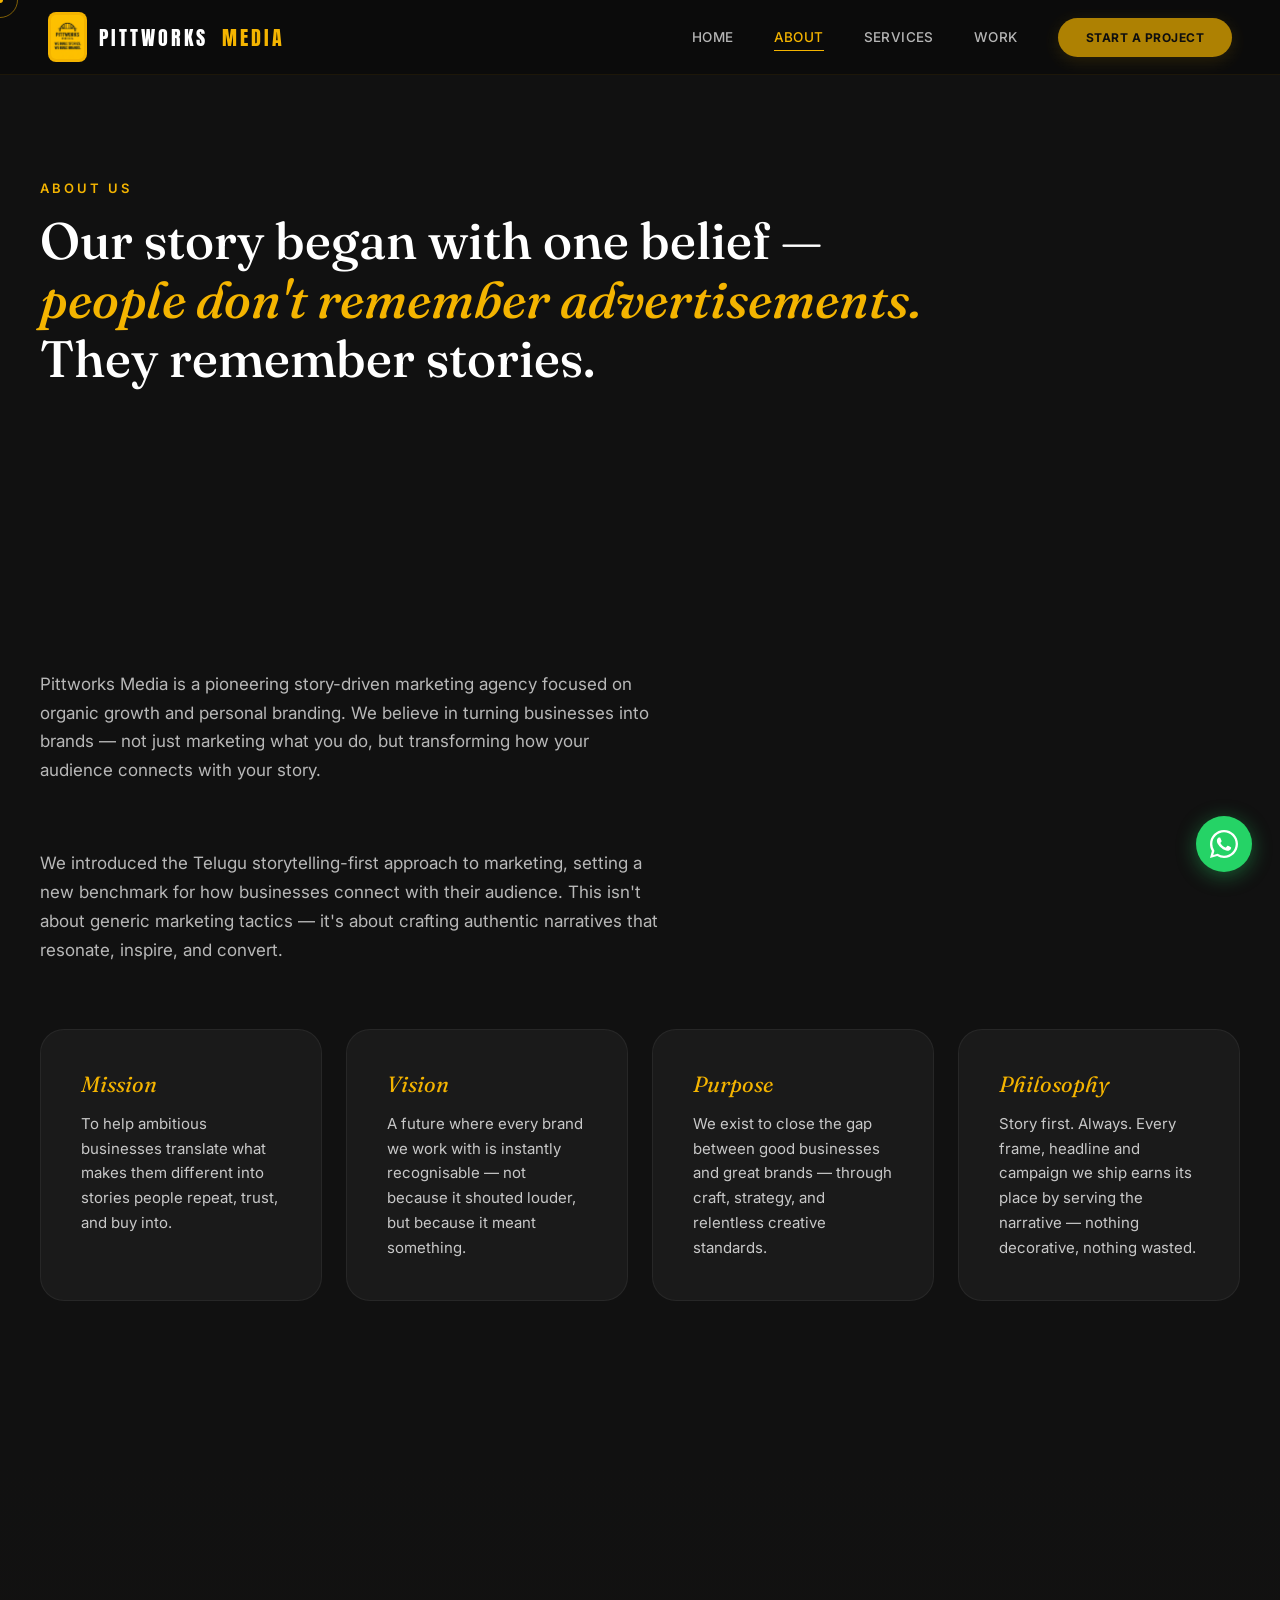
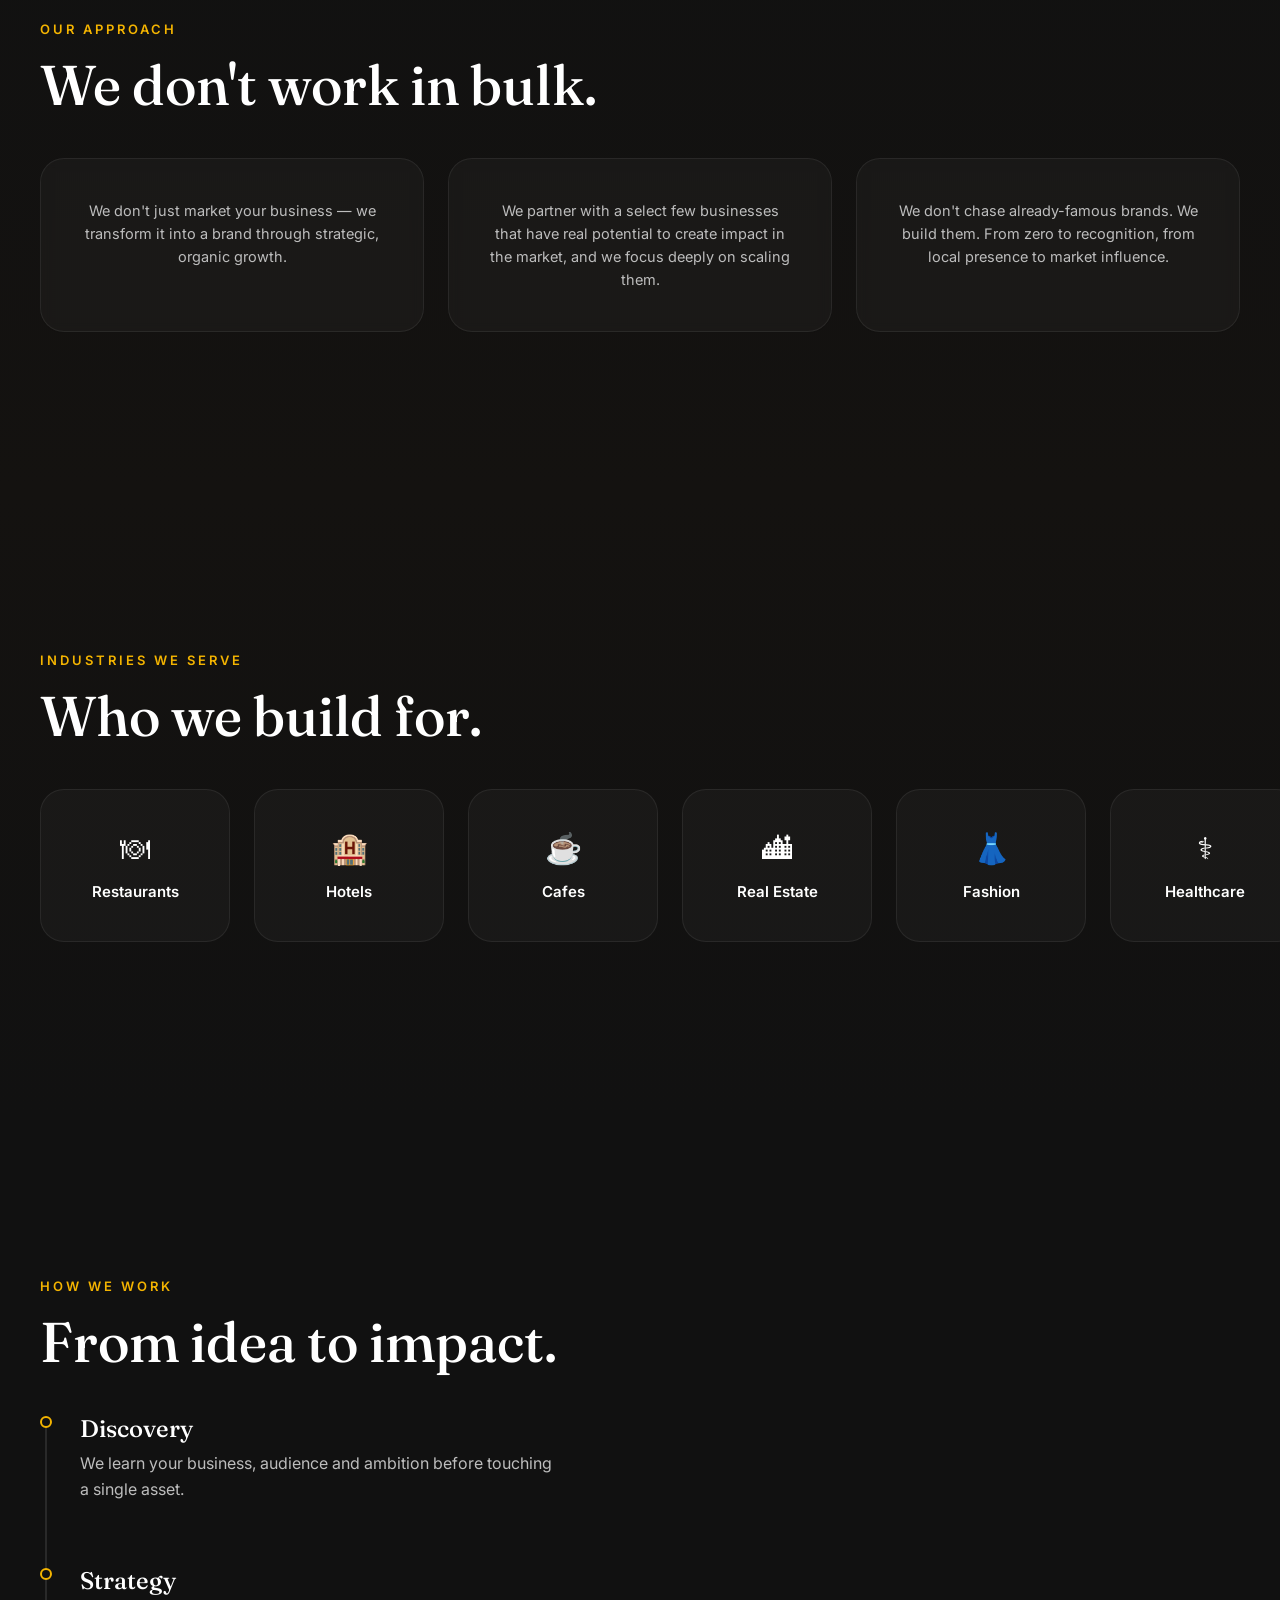
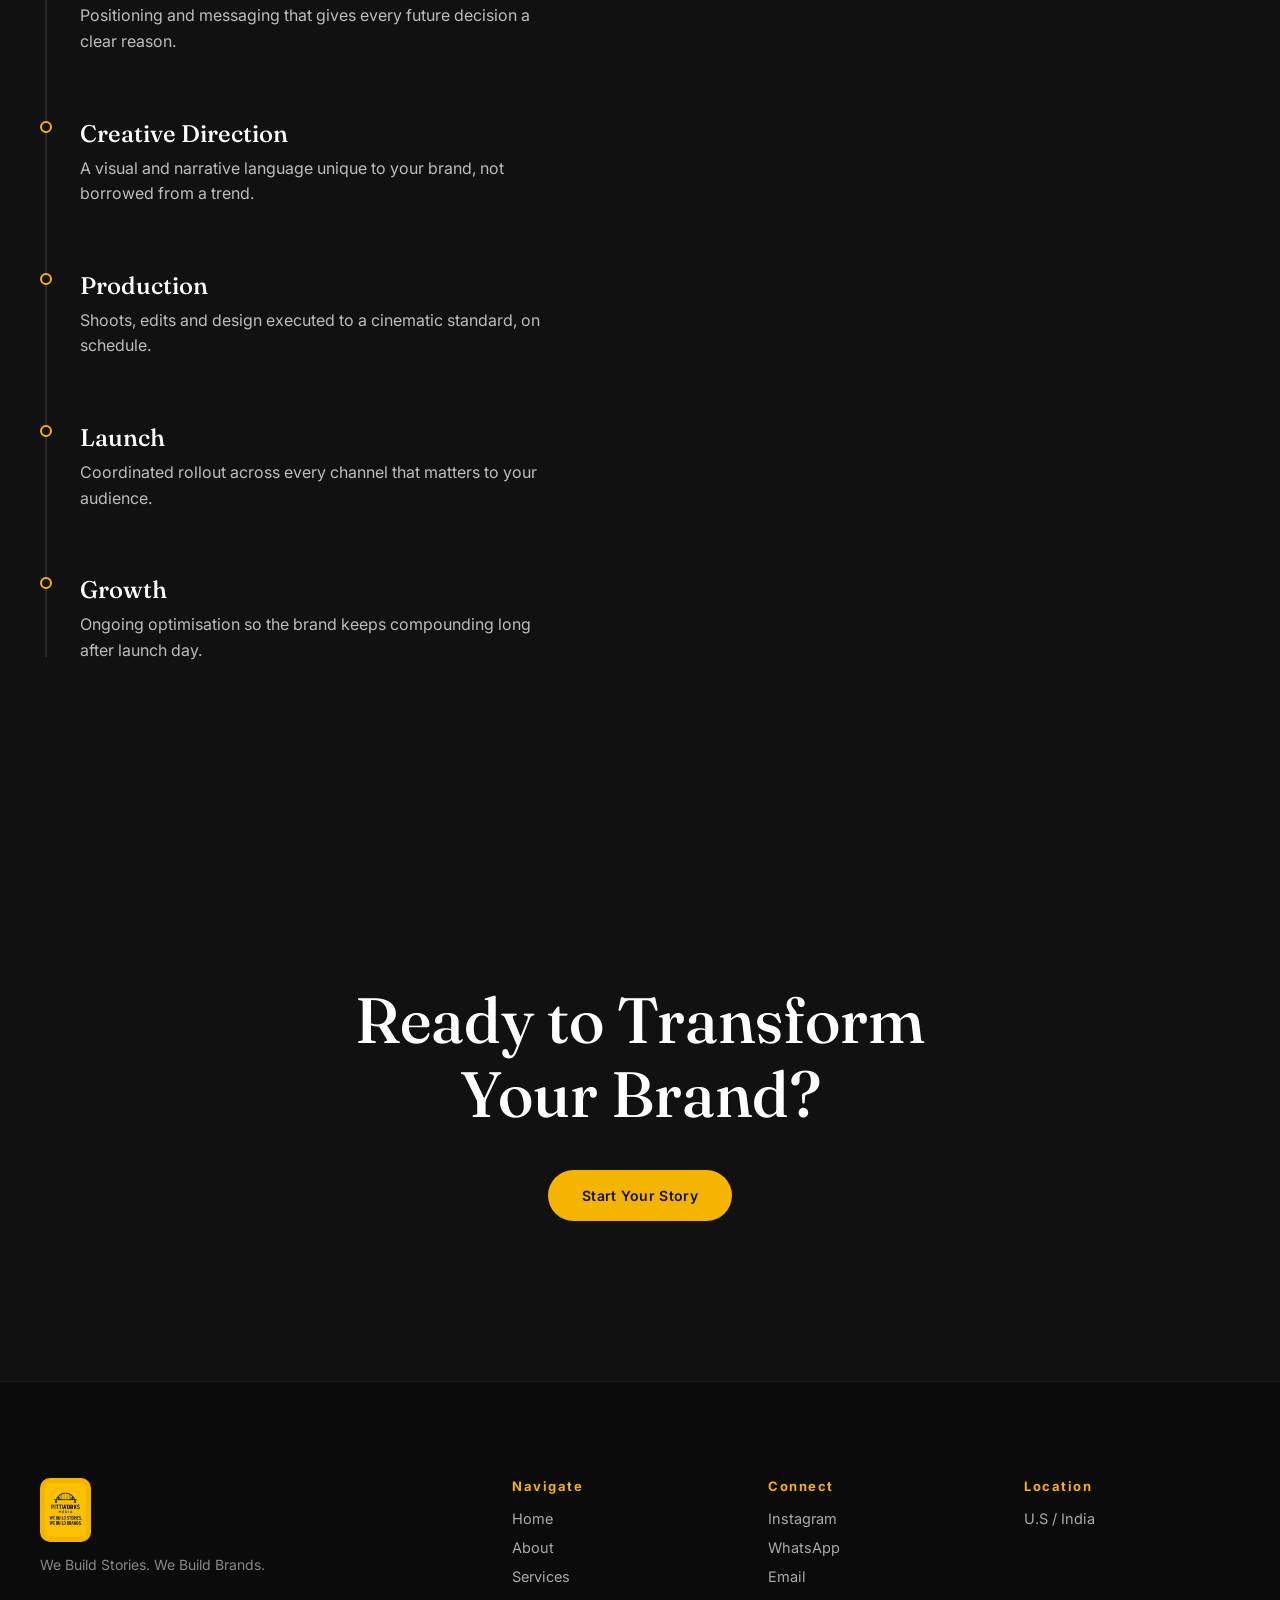
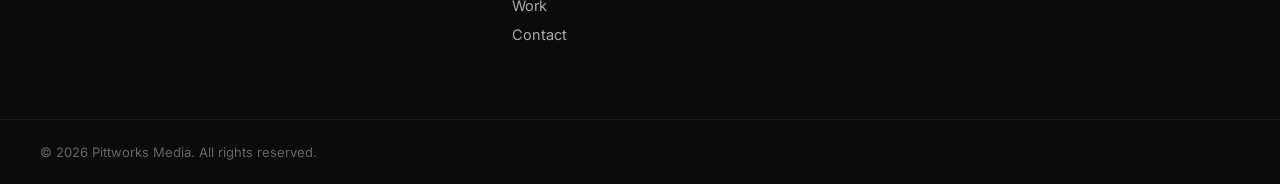
==== about.html @ 5b870f53 "Pittworks Media - complete website with all pages and assets" ====
<!DOCTYPE html>
<html lang="en">
<head>
<meta charset="UTF-8">
<meta name="viewport" content="width=device-width, initial-scale=1.0">
<title>About — Pittworks Media</title>
<meta name="description" content="Learn about Pittworks Media — a pioneering story-driven marketing agency focused on organic growth and personal branding, serving clients across U.S. and India.">
<link rel="icon" type="image/svg+xml" href="assets/icons/favicon-32x32.svg">
<link rel="icon" type="image/svg+xml" sizes="16x16" href="assets/icons/favicon-16x16.svg">
<link rel="apple-touch-icon" href="assets/icons/apple-touch-icon.svg">
<link rel="preconnect" href="https://fonts.googleapis.com">
<link rel="preconnect" href="https://fonts.gstatic.com" crossorigin>
<link href="https://fonts.googleapis.com/css2?family=Anton&family=Fraunces:ital,opsz,wght@0,9..144,300;0,9..144,500;0,9..144,600;1,9..144,400&family=Inter:wght@300;400;500;600;700&display=swap" rel="stylesheet">
<link rel="stylesheet" href="css/style.css">
</head>
<body>

<div class="cursor-dot" id="cursorDot"></div>
<div class="cursor-ring" id="cursorRing"></div>
<div class="scroll-progress" id="scrollProgress"></div>

<!-- Nav -->
<header class="nav" id="nav">
  <div class="nav-inner">
    <a href="index.html" class="nav-logo">
      <picture>
        <source srcset="assets/images/logo.webp" type="image/webp">
        <img src="assets/images/logo.png" alt="Pittworks Media" class="nav-logo-img">
      </picture>
      <span class="nav-logo-text">PITTWORKS <em>MEDIA</em></span>
    </a>
    <nav class="nav-links">
      <a href="index.html">Home</a>
      <a href="about.html" class="active">About</a>
      <a href="services.html">Services</a>
      <a href="work.html">Work</a>
      <a href="contact.html" class="nav-cta">Start a Project</a>
    </nav>
    <button class="nav-burger" id="navBurger" aria-label="Open menu"><span></span><span></span><span></span></button>
  </div>
  <div class="nav-mobile" id="navMobile">
    <a href="index.html">Home</a>
    <a href="about.html">About</a>
    <a href="services.html">Services</a>
    <a href="work.html">Work</a>
    <a href="contact.html" class="nav-cta">Start a Project</a>
  </div>
</header>

<main id="top">

  <!-- PAGE HEADER -->
  <section class="page-header">
    <div class="container">
      <p class="eyebrow reveal-up">ABOUT US</p>
      <h1 class="section-title reveal-up" style="max-width:100%">Our story began with one belief —<br><span class="serif-em">people don't remember advertisements.</span><br>They remember stories.</h1>
    </div>
  </section>

  <!-- ABOUT -->
  <section class="about" id="about">
    <div class="container">
      <div class="about-intro reveal-up">
        <p class="about-lede">Pittworks Media is a pioneering story-driven marketing agency focused on organic growth and personal branding. We believe in turning businesses into brands — not just marketing what you do, but transforming how your audience connects with your story.</p>
        <p class="about-lede">We introduced the Telugu storytelling-first approach to marketing, setting a new benchmark for how businesses connect with their audience. This isn't about generic marketing tactics — it's about crafting authentic narratives that resonate, inspire, and convert.</p>
      </div>

      <div class="about-grid">
        <div class="about-card reveal-up">
          <span class="about-num">Mission</span>
          <p>To help ambitious businesses translate what makes them different into stories people repeat, trust, and buy into.</p>
        </div>
        <div class="about-card reveal-up" style="--d:0.08s">
          <span class="about-num">Vision</span>
          <p>A future where every brand we work with is instantly recognisable — not because it shouted louder, but because it meant something.</p>
        </div>
        <div class="about-card reveal-up" style="--d:0.16s">
          <span class="about-num">Purpose</span>
          <p>We exist to close the gap between good businesses and great brands — through craft, strategy, and relentless creative standards.</p>
        </div>
        <div class="about-card reveal-up" style="--d:0.24s">
          <span class="about-num">Philosophy</span>
          <p>Story first. Always. Every frame, headline and campaign we ship earns its place by serving the narrative — nothing decorative, nothing wasted.</p>
        </div>
      </div>
    </div>
  </section>

  <!-- NOTE -->
  <section class="why" id="approach">
    <div class="container">
      <p class="eyebrow reveal-up">OUR APPROACH</p>
      <h2 class="section-title reveal-up">We don't work in bulk.</h2>
      <div class="about-notes reveal-up">
        <div class="why-card">
          <p>We don't just market your business — we transform it into a brand through strategic, organic growth.</p>
        </div>
        <div class="why-card">
          <p>We partner with a select few businesses that have real potential to create impact in the market, and we focus deeply on scaling them.</p>
        </div>
        <div class="why-card">
          <p>We don't chase already-famous brands. We build them. From zero to recognition, from local presence to market influence.</p>
        </div>
      </div>
    </div>
  </section>

  <!-- INDUSTRIES -->
  <section class="industries" id="industries">
    <div class="container">
      <p class="eyebrow reveal-up">INDUSTRIES WE SERVE</p>
      <h2 class="section-title reveal-up">Who we build for.</h2>
    </div>
    <div class="industries-track-wrap">
      <div class="industries-track">
        <div class="industry-card"><span class="industry-icon">🍽</span><h4>Restaurants</h4></div>
        <div class="industry-card"><span class="industry-icon">🏨</span><h4>Hotels</h4></div>
        <div class="industry-card"><span class="industry-icon">☕</span><h4>Cafes</h4></div>
        <div class="industry-card"><span class="industry-icon">🏙</span><h4>Real Estate</h4></div>
        <div class="industry-card"><span class="industry-icon">👗</span><h4>Fashion</h4></div>
        <div class="industry-card"><span class="industry-icon">⚕</span><h4>Healthcare</h4></div>
        <div class="industry-card"><span class="industry-icon">🎓</span><h4>Education</h4></div>
        <div class="industry-card"><span class="industry-icon">🚀</span><h4>Startups / SaaS</h4></div>
        <div class="industry-card"><span class="industry-icon">⚙</span><h4>Manufacturing</h4></div>
        <div class="industry-card"><span class="industry-icon">🏗</span><h4>Construction</h4></div>
        <div class="industry-card"><span class="industry-icon">✦</span><h4>Luxury Brands</h4></div>
        <div class="industry-card"><span class="industry-icon">🛍</span><h4>Retail</h4></div>
      </div>
    </div>
  </section>

  <!-- PROCESS -->
  <section class="process" id="process">
    <div class="container">
      <p class="eyebrow reveal-up">HOW WE WORK</p>
      <h2 class="section-title reveal-up">From idea to impact.</h2>
      <div class="timeline">
        <div class="timeline-line"><div class="timeline-fill" id="timelineFill"></div></div>
        <div class="timeline-step reveal-up"><span class="timeline-dot"></span><h3>Discovery</h3><p>We learn your business, audience and ambition before touching a single asset.</p></div>
        <div class="timeline-step reveal-up" style="--d:0.08s"><span class="timeline-dot"></span><h3>Strategy</h3><p>Positioning and messaging that gives every future decision a clear reason.</p></div>
        <div class="timeline-step reveal-up" style="--d:0.16s"><span class="timeline-dot"></span><h3>Creative Direction</h3><p>A visual and narrative language unique to your brand, not borrowed from a trend.</p></div>
        <div class="timeline-step reveal-up" style="--d:0.24s"><span class="timeline-dot"></span><h3>Production</h3><p>Shoots, edits and design executed to a cinematic standard, on schedule.</p></div>
        <div class="timeline-step reveal-up" style="--d:0.32s"><span class="timeline-dot"></span><h3>Launch</h3><p>Coordinated rollout across every channel that matters to your audience.</p></div>
        <div class="timeline-step reveal-up" style="--d:0.4s"><span class="timeline-dot"></span><h3>Growth</h3><p>Ongoing optimisation so the brand keeps compounding long after launch day.</p></div>
      </div>
    </div>
  </section>

  <!-- CTA -->
  <section class="cta-banner">
    <div class="container">
      <h2 class="reveal-up">Ready to Transform<br>Your Brand?</h2>
      <a href="contact.html" class="btn btn-gold magnetic reveal-up"><span>Start Your Story</span></a>
    </div>
  </section>
</main>

<!-- FOOTER -->
<footer class="footer">
  <div class="container footer-grid">
    <div class="footer-brand">
      <picture><source srcset="assets/images/logo.webp" type="image/webp"><img src="assets/images/logo.png" alt="Pittworks Media" class="footer-logo"></picture>
      <p>We Build Stories. We Build Brands.</p>
    </div>
    <div class="footer-col"><h4>Navigate</h4><a href="index.html">Home</a><a href="about.html">About</a><a href="services.html">Services</a><a href="work.html">Work</a><a href="contact.html">Contact</a></div>
    <div class="footer-col"><h4>Connect</h4><a href="https://www.instagram.com/pittworks_media" target="_blank" rel="noopener">Instagram</a><a href="https://wa.me/918801460641?text=Hi%20Pittworks%20Media%2C%20I%27m%20interested%20in%20your%20services.%20Let%27s%20connect!" target="_blank" rel="noopener">WhatsApp</a><a href="mailto:hello@pittworksmedia.com">Email</a></div>
    <div class="footer-col"><h4>Location</h4><p>U.S / India</p></div>
  </div>
  <div class="container footer-bottom"><p>&copy; 2026 Pittworks Media. All rights reserved.</p></div>
</footer>

<button class="to-top" id="toTop" aria-label="Back to top">&uarr;</button>
<script src="js/main.js"></script>
<a href="https://wa.me/918801460641?text=Hi%20Pittworks%20Media%2C%20I%27m%20interested%20in%20your%20services.%20Let%27s%20connect!" target="_blank" rel="noopener" class="whatsapp-float" aria-label="Chat on WhatsApp">
  <svg viewBox="0 0 32 32" width="28" height="28" fill="#fff"><path d="M16.004 0C7.164 0 .004 7.16.004 15.998c0 2.82.736 5.572 2.14 7.998L0 32l8.196-2.148A15.95 15.95 0 0016.004 32C24.844 32 32 24.836 32 15.998 32 7.16 24.844 0 16.004 0zm0 29.332a13.28 13.28 0 01-6.772-1.852l-.484-.288-5.024 1.32 1.344-4.896-.316-.504A13.24 13.24 0 012.672 16C2.672 8.636 8.636 2.672 16.004 2.672c7.364 0 13.328 5.964 13.328 13.328 0 7.368-5.964 13.332-13.328 13.332zm7.308-9.976c-.4-.2-2.368-1.168-2.736-1.3-.368-.136-.636-.2-.904.2-.268.4-1.036 1.3-1.272 1.572-.232.268-.468.3-.868.1-.4-.2-1.688-.62-3.216-1.98-1.188-1.06-1.992-2.368-2.224-2.768-.232-.4-.024-.616.176-.816.18-.18.4-.468.6-.7.2-.236.268-.4.4-.668.136-.268.068-.5-.032-.7-.1-.2-.904-2.18-1.24-2.984-.324-.784-.656-.676-.904-.688-.232-.012-.5-.012-.768-.012s-.7.1-1.068.5c-.368.4-1.4 1.368-1.4 3.336 0 1.968 1.432 3.868 1.632 4.136.2.268 2.824 4.312 6.84 6.048.956.412 1.7.66 2.284.844.96.304 1.832.26 2.524.16.768-.116 2.368-.968 2.704-1.904.332-.936.332-1.74.232-1.904-.1-.168-.368-.268-.768-.468z"/></svg>
</a>
</body>
</html>
---- css/style.css ----
/* ============================================
   PITTWORKS MEDIA — DESIGN TOKENS
   ============================================ */
:root{
  --gold: #F4B400;
  --gold-soft: #FFD866;
  --gold-pale: #FFF8E7;
  --black: #111111;
  --black-2: #1a1a1a;
  --white: #ffffff;
  --gray: #8a8a8a;
  --gray-light: #e8e8e6;

  --font-display: 'Anton', sans-serif;
  --font-serif: 'Fraunces', serif;
  --font-body: 'Inter', sans-serif;

  --space-1: 8px;
  --space-2: 16px;
  --space-3: 24px;
  --space-4: 40px;
  --space-5: 64px;
  --space-6: 96px;
  --space-7: 160px;

  --radius: 24px;
  --ease: cubic-bezier(.22,1,.36,1);
}

*,*::before,*::after{ box-sizing: border-box; }
html{ scroll-behavior: smooth; }
body{
  margin:0;
  background: var(--black);
  color: var(--white);
  font-family: var(--font-body);
  font-weight: 400;
  overflow-x: hidden;
  cursor: none;
}
img{ max-width:100%; display:block; }
a{ color:inherit; text-decoration:none; }
.container{ max-width: 1280px; margin: 0 auto; padding: 0 var(--space-4); }
@media (max-width: 768px){ .container{ padding: 0 var(--space-3); } }

.eyebrow{
  font-family: var(--font-body);
  font-size: 13px;
  letter-spacing: 3px;
  color: var(--gold);
  font-weight: 600;
  margin: 0 0 var(--space-2);
}
.section-title{
  font-family: var(--font-serif);
  font-weight: 500;
  font-size: clamp(32px, 4.5vw, 56px);
  line-height: 1.15;
  margin: 0 0 var(--space-4);
  max-width: 900px;
}
.serif-em{ font-style: italic; color: var(--gold); }

section{ position: relative; padding: var(--space-7) 0; }
@media (max-width: 900px){ section{ padding: var(--space-6) 0; } }

/* ============================================
   CURSOR
   ============================================ */
.cursor-dot, .cursor-ring{
  position: fixed; top:0; left:0; pointer-events:none; z-index: 9999;
  border-radius: 50%; transform: translate(-50%,-50%);
  transition: opacity .2s ease;
}
.cursor-dot{ width:6px; height:6px; background: var(--gold); }
.cursor-ring{ width:36px; height:36px; border: 1px solid rgba(244,180,0,.5); transition: width .2s var(--ease), height .2s var(--ease), border-color .2s ease, background .2s ease; }
.cursor-ring.hover{ width:64px; height:64px; background: rgba(244,180,0,.08); border-color: var(--gold); }
@media (max-width: 900px){ .cursor-dot,.cursor-ring{ display:none; } body{ cursor:auto; } }

/* ============================================
   LOADER
   ============================================ */
.loader{
  position: fixed; inset:0; background: var(--black); z-index: 10000;
  display:flex; flex-direction:column; align-items:center; justify-content:center; gap: 24px;
  transition: opacity .6s var(--ease), visibility .6s var(--ease);
}
.loader.done{ opacity:0; visibility:hidden; }
.loader-svg{ width: 140px; }
.loader-arch{ stroke-dasharray: 300; stroke-dashoffset: 300; animation: drawArch 1.4s var(--ease) forwards; }
@keyframes drawArch{ to{ stroke-dashoffset:0; } }
.loader-text{ font-family: var(--font-display); letter-spacing: 4px; font-size: 20px; color: var(--white); opacity:0; animation: fadeIn .6s ease .8s forwards; }
.loader-text span{ color: var(--gold); }
@keyframes fadeIn{ to{ opacity:1; } }

/* ============================================
   SCROLL PROGRESS
   ============================================ */
.scroll-progress{ position: fixed; top:0; left:0; height:3px; background: var(--gold); z-index: 999; width:0%; }

/* ============================================
   NAV
   ============================================ */
.nav{ position: fixed; top:0; left:0; right:0; z-index: 900; background: rgba(11,11,11,.88); backdrop-filter: blur(20px) saturate(1.4); border-bottom: 1px solid rgba(244,180,0,.08); }
.nav-inner{ max-width:1360px; margin:0 auto; padding: 12px 48px; display:flex; align-items:center; justify-content:space-between; }
.nav-logo{ display:flex; align-items:center; gap: 12px; text-decoration:none; }
.nav-logo img{ height: 50px; width: auto; border-radius: 8px; background: var(--gold); padding: 3px; }
.nav-logo-text{ font-family: var(--font-display); font-size: 20px; font-weight: 400; letter-spacing: 3px; color: var(--white); white-space: nowrap; text-transform: uppercase; }
.nav-logo-text em{ font-style: normal; color: var(--gold); letter-spacing: 3px; margin-left: 6px; }
.nav-links{ display:flex; align-items:center; gap: 40px; font-size: 13.5px; font-weight: 500; letter-spacing: .4px; text-transform: uppercase; }
.nav-links a{ opacity:.7; transition: opacity .3s ease, color .3s ease, transform .3s ease; position: relative; }
.nav-links a::after{ content:''; position:absolute; bottom:-6px; left:0; width:0; height:1.5px; background: var(--gold); transition: width .35s var(--ease); }
.nav-links a:hover{ opacity:1; color: var(--gold); transform: translateY(-1px); }
.nav-links a:hover::after{ width:100%; }
.nav-links a.active{ opacity:1; color: var(--gold); }
.nav-links a.active::after{ width:100%; }
.nav-cta{ background: var(--gold); color: var(--black) !important; padding: 12px 28px; border-radius: 999px; font-weight: 700; letter-spacing: .5px; text-transform: uppercase; font-size: 12px; box-shadow: 0 4px 16px rgba(244,180,0,.2); transition: transform .3s var(--ease), box-shadow .3s ease; }
.nav-cta:hover{ color: var(--black) !important; opacity: 1 !important; transform: translateY(-2px); box-shadow: 0 8px 28px rgba(244,180,0,.35); }
.nav-cta::after{ display:none; }
.nav-burger{ display:none; flex-direction:column; gap:6px; background:none; border:none; cursor:pointer; padding: 10px; }
.nav-burger span{ width: 26px; height:2px; background: var(--white); display:block; border-radius: 2px; transition: transform .3s ease, opacity .3s ease; }
.nav-mobile{ display:none; flex-direction:column; gap: 20px; padding: 28px 28px 36px; background: rgba(11,11,11,.95); backdrop-filter: blur(20px); border-top: 1px solid rgba(244,180,0,.08); }
.nav-mobile a{ font-size: 16px; font-weight: 500; letter-spacing: .3px; opacity: .8; transition: opacity .25s ease, color .25s ease; }
.nav-mobile a:hover{ opacity:1; color: var(--gold); }
.nav-mobile.open{ display:flex; }
@media (max-width: 900px){
  .nav-inner{ padding: 10px 24px; }
  .nav-logo img{ height: 42px; }
  .nav-logo-text{ font-size: 18px; }
  .nav-links{ display:none; }
  .nav-burger{ display:flex; }
}

/* ============================================
   HERO
   ============================================ */
.hero{ min-height: 100vh; display:flex; flex-direction:column; align-items:center; justify-content:center; text-align:center; overflow:hidden; padding-top: 100px; }
.hero-bg{ position:absolute; inset:0; background:
    radial-gradient(ellipse at 50% 100%, rgba(244,180,0,.14), transparent 60%),
    linear-gradient(180deg, #0c0c0c 0%, #111111 60%, #151310 100%);
  z-index:0; }
.hero-bridge-line{ position:absolute; bottom:0; left:0; width:100%; height: 50%; z-index:1; }
.hero-particles{ position:absolute; inset:0; z-index:1; }
.particle{ position:absolute; border-radius:50%; background: var(--gold); opacity:.5; filter: blur(1px); animation: floatUp linear infinite; }
@keyframes floatUp{ from{ transform: translateY(0); } to{ transform: translateY(-120vh); } }

.hero-content{ position:relative; z-index:2; max-width: 980px; padding: 0 24px; }
.hero-title{ font-family: var(--font-display); font-weight:400; letter-spacing: 1px; font-size: clamp(38px, 8vw, 96px); line-height: 1.02; margin: 20px 0 28px; color: var(--white); }
.hero-title em{ font-style: normal; color: var(--gold); }
.hero-title .line{ display:block; overflow:hidden; }
.hero-title .line span{ display:block; transform: translateY(110%); }
.hero-sub{ font-size: 17px; line-height: 1.7; color: #cfcfcf; max-width: 620px; margin: 0 auto 40px; font-weight:300; }
.hero-cta{ display:flex; gap: 18px; justify-content:center; flex-wrap:wrap; }

.hero-scroll{ position:absolute; bottom: 36px; left:50%; transform: translateX(-50%); z-index:2; display:flex; flex-direction:column; align-items:center; gap:8px; }
.hero-scroll span{ width:1px; height: 40px; background: linear-gradient(var(--gold), transparent); animation: scrollLine 1.8s ease infinite; }
.hero-scroll p{ font-size:11px; letter-spacing:2px; color: var(--gray); margin:0; }
@keyframes scrollLine{ 0%{ transform: scaleY(0); transform-origin: top; } 50%{ transform: scaleY(1); transform-origin: top; } 51%{ transform-origin: bottom; } 100%{ transform: scaleY(0); transform-origin: bottom; } }

/* Buttons */
.btn{ display:inline-flex; align-items:center; justify-content:center; padding: 17px 34px; border-radius: 999px; font-weight:600; font-size: 14px; letter-spacing:.3px; position:relative; overflow:hidden; transition: transform .35s var(--ease), box-shadow .35s var(--ease); }
.btn span{ position:relative; z-index:2; }
.btn-gold{ background: var(--gold); color: var(--black); }
.btn-gold:hover{ transform: translateY(-3px); box-shadow: 0 14px 34px rgba(244,180,0,.35); }
.btn-outline{ border: 1px solid rgba(255,255,255,.25); color: var(--white); }
.btn-outline:hover{ transform: translateY(-3px); border-color: var(--gold); color: var(--gold); }

/* ============================================
   REVEALS
   ============================================ */
.reveal-up{ opacity:0; transform: translateY(36px); transition: opacity .9s var(--ease), transform .9s var(--ease); transition-delay: var(--d,0s); }
.reveal-up.in{ opacity:1; transform: translateY(0); }
.reveal-mask{ overflow:hidden; }
.reveal-mask.in span{ transform: translateY(0); transition: transform 1s var(--ease); transition-delay: var(--d,0s); }

/* ============================================
   ABOUT
   ============================================ */
.about{ background: var(--black); }
.about-lede{ max-width: 620px; color: #b8b8b8; font-size:17px; line-height:1.7; margin-bottom: var(--space-5); }
.about-grid{ display:grid; grid-template-columns: repeat(4,1fr); gap: var(--space-3); }
.about-card{ background: var(--black-2); border:1px solid rgba(255,255,255,.06); border-radius: var(--radius); padding: var(--space-4); transition: transform .4s var(--ease), border-color .4s ease; }
.about-card:hover{ transform: translateY(-8px); border-color: rgba(244,180,0,.4); }
.about-num{ display:block; font-family: var(--font-serif); font-style:italic; color: var(--gold); font-size: 22px; margin-bottom: 14px; }
.about-card p{ color:#c8c8c8; line-height:1.65; font-size:15px; margin:0; }
@media (max-width: 900px){ .about-grid{ grid-template-columns: 1fr 1fr; } }
@media (max-width: 560px){ .about-grid{ grid-template-columns: 1fr; } }

/* ============================================
   WHY
   ============================================ */
.why{ background: linear-gradient(180deg, #111111, #141210); }
.why-grid{ display:grid; grid-template-columns: repeat(3,1fr); gap: var(--space-3); }
.why-card{ background: rgba(255,255,255,.03); border: 1px solid rgba(255,255,255,.07); border-radius: var(--radius); padding: var(--space-4); backdrop-filter: blur(6px); transition: transform .4s var(--ease), background .4s ease, border-color .4s ease; }
.why-card:hover{ transform: translateY(-8px); background: rgba(244,180,0,.05); border-color: rgba(244,180,0,.35); }
.why-icon{ color: var(--gold); font-size: 20px; margin-bottom: 18px; }
.why-card h3{ font-size: 19px; margin: 0 0 10px; font-weight:600; }
.why-card p{ color:#bdbdbd; font-size:14.5px; line-height:1.6; margin:0; }
@media (max-width: 900px){ .why-grid{ grid-template-columns: 1fr 1fr; } }
@media (max-width: 560px){ .why-grid{ grid-template-columns: 1fr; } }

/* ============================================
   SERVICES
   ============================================ */
.services{ background: var(--black); }
.services-list{ display:flex; flex-direction:column; }
.service-row{ display:grid; grid-template-columns: 1fr 1fr; align-items:center; gap: var(--space-5); max-width:1280px; margin: 0 auto; padding: var(--space-5) var(--space-4); border-top: 1px solid rgba(255,255,255,.07); }
.service-row.reverse{ direction: rtl; }
.service-row.reverse .service-info{ direction: ltr; }
.service-media{ border-radius: var(--radius); overflow:hidden; aspect-ratio: 4/3; background: var(--black-2); display:flex; align-items:center; justify-content:center; }
/* service-media-inner is now handled by img tag — see bottom of file */
.service-index{ font-family: var(--font-serif); font-style:italic; color: var(--gold); font-size: 16px; }
.service-info h3{ font-size: clamp(24px,2.6vw,34px); margin: 12px 0 14px; font-weight:600; font-family: var(--font-body); }
.service-info p{ color:#bdbdbd; font-size:16px; line-height:1.65; max-width: 420px; margin: 0 0 20px; }
.service-link{ color: var(--gold); font-weight:600; font-size:14px; display:inline-block; position:relative; }
.service-link::after{ content:''; position:absolute; left:0; bottom:-3px; width:100%; height:1px; background: var(--gold); transform: scaleX(0); transform-origin:left; transition: transform .35s var(--ease); }
.service-link:hover::after{ transform: scaleX(1); }
@media (max-width: 860px){ .service-row, .service-row.reverse{ grid-template-columns: 1fr; direction: ltr; gap: var(--space-3); padding: var(--space-4) var(--space-3); } }

/* ============================================
   INDUSTRIES
   ============================================ */
.industries{ background: linear-gradient(180deg,#141210,#111111); overflow:hidden; }
.industries-track-wrap{ overflow-x:auto; scrollbar-width:none; }
.industries-track-wrap::-webkit-scrollbar{ display:none; }
.industries-track{ display:flex; gap: var(--space-3); padding: 0 var(--space-4) var(--space-2); width:max-content; }
.industry-card{ min-width: 190px; background: rgba(255,255,255,.03); border:1px solid rgba(255,255,255,.07); border-radius: var(--radius); padding: var(--space-4) var(--space-3); text-align:center; transition: transform .4s var(--ease), border-color .4s ease; }
.industry-card:hover{ transform: translateY(-6px); border-color: rgba(244,180,0,.4); }
.industry-icon{ font-size: 30px; display:block; margin-bottom: 16px; }
.industry-card h4{ margin:0; font-size:15px; font-weight:600; }

/* ============================================
   CLIENTS MARQUEE
   ============================================ */
.clients{ background: var(--black); }
.marquee-wrap{ border-top:1px solid rgba(255,255,255,.08); border-bottom:1px solid rgba(255,255,255,.08); padding: var(--space-4) 0; overflow:hidden; }
.marquee-track{ display:flex; gap: 80px; width:max-content; animation: marquee 26s linear infinite; padding-right: 80px; }
@keyframes marquee{ from{ transform: translateX(0); } to{ transform: translateX(-100%); } }
.client-logo{ font-family: var(--font-display); font-size: 26px; letter-spacing: 1px; color: rgba(255,255,255,.25); white-space:nowrap; transition: color .3s ease; }
.client-logo:hover{ color: var(--gold); }

/* ============================================
   PORTFOLIO
   ============================================ */
.portfolio{ background: linear-gradient(180deg,#111111,#141210); }
.portfolio-grid{ display:grid; grid-template-columns: 1fr 1fr; gap: var(--space-3); margin-top: var(--space-4); }
/* portfolio-media styling now at bottom — img-based */
.portfolio-card{ border-radius: var(--radius); overflow:hidden; background: var(--black-2); border:1px solid rgba(255,255,255,.06); transition: transform .45s var(--ease); }
.portfolio-card:hover{ transform: translateY(-8px); }
.portfolio-body{ padding: var(--space-3) var(--space-4) var(--space-4); }
.portfolio-body h3{ font-size: 21px; margin: 0 0 10px; }
.portfolio-body p{ color:#b8b8b8; font-size: 14.5px; line-height:1.6; margin: 0 0 18px; }
.portfolio-stats{ display:flex; gap: 26px; }
.portfolio-stats span{ font-size: 13px; color:#9a9a9a; }
.portfolio-stats strong{ color: var(--gold); font-size:16px; }
@media (max-width: 760px){ .portfolio-grid{ grid-template-columns: 1fr; } }

/* ============================================
   PROCESS / TIMELINE
   ============================================ */
.process{ background: var(--black); }
.timeline{ position:relative; padding-left: 40px; max-width: 720px; }
.timeline-line{ position:absolute; left:5px; top:6px; bottom:6px; width:2px; background: rgba(255,255,255,.1); }
.timeline-fill{ width:100%; height:0%; background: var(--gold); transition: height 1.2s var(--ease); }
.timeline-step{ position:relative; padding-bottom: var(--space-5); }
.timeline-step:last-child{ padding-bottom:0; }
.timeline-dot{ position:absolute; left: -40px; top:2px; width:12px; height:12px; border-radius:50%; background: var(--black); border: 2px solid var(--gold); }
.timeline-step h3{ font-size: 24px; margin: 0 0 8px; font-family: var(--font-serif); font-weight:500; }
.timeline-step p{ color:#bdbdbd; margin:0; max-width: 480px; line-height:1.6; }

/* ============================================
   TESTIMONIALS — Premium
   ============================================ */
.testimonials{ background: linear-gradient(180deg,#0d0d0b,#111111); position:relative; overflow:hidden; }
.testimonials::before{ content:''; position:absolute; top:0; left:50%; transform:translateX(-50%); width:600px; height:600px; background: radial-gradient(circle, rgba(244,180,0,.04) 0%, transparent 70%); pointer-events:none; }
.testi-slider{ max-width: 820px; position:relative; }
.testi-track{ display:flex; transition: transform .7s var(--ease); }
.testi-card{ min-width:100%; background: linear-gradient(135deg, rgba(26,26,26,.9), rgba(17,17,17,.95)); border:1px solid rgba(244,180,0,.12); border-radius: var(--radius); padding: var(--space-5) var(--space-5) var(--space-4); position:relative; backdrop-filter: blur(10px); }
.testi-card::before{ content:''; position:absolute; top:0; left:0; right:0; height:1px; background: linear-gradient(90deg, transparent, rgba(244,180,0,.3), transparent); }
.testi-quote{ font-family: var(--font-serif); font-size: 80px; color: var(--gold); line-height:0.8; display:block; margin-bottom: 24px; opacity:.6; }
.testi-card p{ font-size: 19px; line-height:1.7; font-family: var(--font-serif); font-weight:400; margin: 0 0 36px; color: #e0e0e0; font-style:italic; }
.testi-person{ display:flex; align-items:center; gap:16px; padding-top: 20px; border-top: 1px solid rgba(255,255,255,.06); }
.testi-avatar{ width:52px; height:52px; border-radius:50%; background: linear-gradient(135deg, var(--gold), #c89200); color:var(--black); display:flex; align-items:center; justify-content:center; font-weight:800; font-size:16px; box-shadow: 0 4px 16px rgba(244,180,0,.25); }
.testi-person strong{ display:block; font-size:15px; font-weight:600; color:#fff; }
.testi-person span{ font-size:13px; color: var(--gold); opacity:.8; margin-top:2px; display:block; }
.testi-dots{ display:flex; gap:10px; margin-top: 32px; justify-content:center; }
.testi-dots button{ width:10px; height:10px; border-radius:50%; background: rgba(255,255,255,.15); border:1px solid rgba(255,255,255,.1); cursor:pointer; transition: all .35s var(--ease); }
.testi-dots button.active{ background: var(--gold); width: 32px; border-radius: 6px; border-color: var(--gold); box-shadow: 0 2px 12px rgba(244,180,0,.3); }
.testi-dots button:hover{ background: rgba(244,180,0,.4); }

/* ============================================
   STATS
   ============================================ */
.stats{ background: var(--black); }
.stats-grid{ display:grid; grid-template-columns: repeat(5,1fr); gap: var(--space-3); text-align:center; }
.stat-item{ padding: var(--space-4) var(--space-2); border-right: 1px solid rgba(255,255,255,.08); }
.stat-item:last-child{ border-right:none; }
.stat-num{ display:block; font-family: var(--font-display); font-size: clamp(38px,4.5vw,58px); color: var(--gold); }
.stat-label{ display:block; font-size: 13px; color:#a8a8a8; margin-top: 8px; letter-spacing:.5px; }
@media (max-width: 900px){ .stats-grid{ grid-template-columns: repeat(2,1fr); } .stat-item:nth-child(2n){ border-right:none; } .stat-item{ border-bottom:1px solid rgba(255,255,255,.08); } }

/* ============================================
   INSTAGRAM FEED
   ============================================ */
.instafeed{ background: linear-gradient(180deg,#111111,#141210); }
.insta-grid{ display:grid; grid-template-columns: repeat(6,1fr); gap: 12px; margin-bottom: var(--space-4); }
/* insta-card styling now at bottom — img-based */
@media (max-width: 900px){ .insta-grid{ grid-template-columns: repeat(3,1fr); } }
@media (max-width: 500px){ .insta-grid{ grid-template-columns: repeat(2,1fr); } }

/* ============================================
   CTA BANNER
   ============================================ */
.cta-banner{ background: var(--black); text-align:center; padding: var(--space-7) 0; }
.cta-banner h2{ font-family: var(--font-serif); font-weight:500; font-size: clamp(30px,5vw,64px); line-height:1.15; margin: 0 0 var(--space-4); }
.cta-banner .btn{ margin: 0 auto; }

/* ============================================
   FOOTER
   ============================================ */
.footer{ background: #0b0b0b; padding: var(--space-6) 0 var(--space-3); border-top: 1px solid rgba(255,255,255,.06); }
.footer-grid{ display:grid; grid-template-columns: 2fr 1fr 1fr 1fr; gap: var(--space-4); margin-bottom: var(--space-5); }
.footer-logo{ height: 64px; width:auto; border-radius:10px; margin-bottom: 14px; background: var(--gold); padding: 5px; }
.footer-brand p{ color:#888; font-size:14px; max-width: 240px; }
.footer-col h4{ font-size: 13px; letter-spacing:1.5px; color: var(--gold); margin: 0 0 16px; }
.footer-col a, .footer-col p{ display:block; color:#aaa; font-size:14.5px; margin-bottom: 12px; transition: color .25s ease; }
.footer-col a:hover{ color: var(--gold); }
.footer-bottom{ border-top:1px solid rgba(255,255,255,.06); padding-top: var(--space-3); }
.footer-bottom p{ color:#666; font-size:13px; margin:0; }
@media (max-width: 760px){ .footer-grid{ grid-template-columns: 1fr 1fr; } }
@media (max-width: 500px){ .footer-grid{ grid-template-columns: 1fr; } }

/* ============================================
   BACK TO TOP
   ============================================ */
.to-top{ position: fixed; bottom: 96px; right: 28px; width: 48px; height:48px; border-radius:50%; background: var(--gold); color: var(--black); border:none; font-size:18px; cursor:pointer; z-index: 500; opacity:0; visibility:hidden; transition: opacity .3s ease, visibility .3s ease, transform .3s ease; }
.to-top.show{ opacity:1; visibility:visible; }
.to-top:hover{ transform: translateY(-4px); }

/* reduced motion */
@media (prefers-reduced-motion: reduce){
  *{ animation-duration: .001ms !important; animation-iteration-count: 1 !important; transition-duration: .001ms !important; }
}

/* ============================================
   FOCUS-VISIBLE — Keyboard Navigation
   ============================================ */
*:focus-visible {
  outline: 2px solid var(--gold);
  outline-offset: 3px;
  border-radius: 4px;
}
.btn:focus-visible {
  outline-offset: 4px;
  box-shadow: 0 0 0 3px rgba(244,180,0,.4);
}
input:focus-visible,
select:focus-visible,
textarea:focus-visible {
  outline: 2px solid var(--gold);
  outline-offset: 0;
  border-color: var(--gold);
}
.nav-burger:focus-visible {
  outline: 2px solid var(--gold);
  outline-offset: 4px;
}
.testi-dots button:focus-visible {
  outline: 2px solid var(--gold);
  outline-offset: 3px;
}
.to-top:focus-visible {
  outline: 2px solid var(--black);
  outline-offset: 3px;
}

/* ============================================
   SERVICE MEDIA — IMG-based
   ============================================ */
.service-media img {
  width: 100%;
  height: 100%;
  object-fit: cover;
  object-position: center;
  display: block;
  transition: transform .7s var(--ease);
}
.service-media img[src*="commercial-shoots"] {
  object-fit: contain;
  padding: 20px;
}
.service-row:hover .service-media img {
  transform: scale(1.06);
}

/* ============================================
   PORTFOLIO MEDIA — IMG-based
   ============================================ */
.portfolio-media {
  aspect-ratio: 16/10;
  position: relative;
  display: flex;
  align-items: flex-end;
  padding: 20px;
  overflow: hidden;
  background: var(--black-2);
}
.portfolio-media img {
  position: absolute;
  inset: 0;
  width: 100%;
  height: 100%;
  object-fit: cover;
}
.portfolio-media::after {
  content: '';
  position: absolute;
  inset: 0;
  background: linear-gradient(180deg, transparent 40%, rgba(0,0,0,.7));
  z-index: 1;
}
.portfolio-tag {
  position: relative;
  z-index: 2;
  background: rgba(17,17,17,.7);
  backdrop-filter: blur(6px);
  padding: 6px 14px;
  border-radius: 999px;
  font-size: 12px;
  letter-spacing: 1px;
  font-weight: 600;
}
.btn-sm {
  padding: 10px 22px;
  font-size: 13px;
  margin-top: 14px;
}

/* ============================================
   INSTAGRAM — IMG-based
   ============================================ */
.insta-card {
  aspect-ratio: 1;
  border-radius: 16px;
  overflow: hidden;
  transition: transform .4s var(--ease);
  background: var(--black-2);
}
.insta-card:hover { transform: scale(1.05); }
.insta-card img {
  width: 100%;
  height: 100%;
  object-fit: cover;
  display: block;
}

/* ============================================
   CONTACT FORM
   ============================================ */
.cta-sub {
  color: #b8b8b8;
  font-size: 17px;
  margin: 0 0 var(--space-4);
}
.contact-form {
  max-width: 720px;
  margin: 0 auto;
  text-align: left;
}
.form-row {
  display: grid;
  grid-template-columns: 1fr 1fr;
  gap: var(--space-3);
  margin-bottom: var(--space-3);
}
.form-group {
  display: flex;
  flex-direction: column;
}
.form-group-full {
  margin-bottom: var(--space-3);
}
.contact-form label {
  font-size: 13px;
  font-weight: 600;
  letter-spacing: .5px;
  margin-bottom: 8px;
  color: var(--white);
}
.contact-form .required {
  color: var(--gold);
}
.contact-form input,
.contact-form select,
.contact-form textarea {
  background: var(--black-2);
  border: 1px solid rgba(255,255,255,.12);
  border-radius: 12px;
  padding: 14px 18px;
  font-size: 15px;
  font-family: var(--font-body);
  color: var(--white);
  transition: border-color .3s ease, box-shadow .3s ease;
  width: 100%;
}
.contact-form input::placeholder,
.contact-form textarea::placeholder {
  color: #666;
}
.contact-form select {
  appearance: none;
  cursor: pointer;
}
.contact-form input:hover,
.contact-form select:hover,
.contact-form textarea:hover {
  border-color: rgba(255,255,255,.25);
}
.contact-form input:focus,
.contact-form select:focus,
.contact-form textarea:focus {
  border-color: var(--gold);
  box-shadow: 0 0 0 3px rgba(244,180,0,.1);
  outline: none;
}
.contact-form textarea {
  resize: vertical;
  min-height: 120px;
}
.contact-form .has-error {
  border-color: #e74c3c;
}
.form-error {
  font-size: 12px;
  color: #e74c3c;
  margin-top: 6px;
  min-height: 18px;
}
.contact-form .btn {
  margin-top: var(--space-2);
}
.form-status {
  margin-top: var(--space-2);
  font-size: 14px;
  text-align: center;
}
.form-status.success { color: #2ecc71; }
.form-status.error { color: #e74c3c; }
@media (max-width: 600px) {
  .form-row { grid-template-columns: 1fr; }
}

/* ============================================
   CASE STUDY MODAL
   ============================================ */
.case-study-modal {
  position: fixed;
  inset: 0;
  z-index: 10001;
  display: flex;
  align-items: center;
  justify-content: center;
  padding: var(--space-3);
}
.case-study-modal[hidden] {
  display: none;
}
.case-study-overlay {
  position: absolute;
  inset: 0;
  background: rgba(0,0,0,.85);
  backdrop-filter: blur(8px);
}
.case-study-content {
  position: relative;
  background: var(--black-2);
  border: 1px solid rgba(255,255,255,.08);
  border-radius: var(--radius);
  padding: var(--space-5);
  max-width: 720px;
  width: 100%;
  max-height: 85vh;
  overflow-y: auto;
  animation: modalIn .4s var(--ease);
}
@keyframes modalIn {
  from { opacity: 0; transform: translateY(30px) scale(0.96); }
  to { opacity: 1; transform: translateY(0) scale(1); }
}
.case-study-close {
  position: absolute;
  top: 20px;
  right: 24px;
  background: none;
  border: none;
  color: var(--white);
  font-size: 32px;
  cursor: pointer;
  line-height: 1;
  padding: 4px 8px;
  border-radius: 8px;
  transition: color .25s ease, background .25s ease;
}
.case-study-close:hover {
  color: var(--gold);
  background: rgba(244,180,0,.08);
}
.case-study-content .portfolio-tag {
  display: inline-block;
  margin-bottom: var(--space-2);
}
.case-study-content h2 {
  font-family: var(--font-serif);
  font-weight: 500;
  font-size: clamp(24px, 3vw, 36px);
  margin: 0 0 var(--space-3);
  color: var(--white);
}
.case-study-body p {
  color: #c8c8c8;
  font-size: 15px;
  line-height: 1.7;
  margin: 0 0 16px;
}
.case-study-body strong {
  color: var(--gold);
}
.case-study-body ul {
  list-style: none;
  padding: 0;
  margin: 0 0 16px;
}
.case-study-body ul li {
  position: relative;
  padding-left: 20px;
  margin-bottom: 10px;
  color: #c8c8c8;
  font-size: 15px;
  line-height: 1.6;
}
.case-study-body ul li::before {
  content: '◆';
  position: absolute;
  left: 0;
  color: var(--gold);
  font-size: 10px;
  top: 4px;
}
@media (max-width: 600px) {
  .case-study-content { padding: var(--space-3); }
}

/* ============================================
   PAGE HEADER (for sub-pages)
   ============================================ */
.page-header {
  padding: 180px 0 var(--space-5);
  background: var(--black);
}
.page-header .section-title {
  font-size: clamp(28px, 4vw, 52px);
}

/* ============================================
   NAV ACTIVE STATE — handled in main nav block above
   ============================================ */

/* ============================================
   HERO LOGO — Large, Clearly Visible
   ============================================ */
.hero-logo-wrap {
  margin-bottom: var(--space-3);
}
.hero-logo {
  width: 120px;
  height: auto;
  border-radius: 14px;
  margin: 0 auto;
  display: block;
  background: var(--gold);
  padding: 10px;
  box-shadow: 0 12px 48px rgba(244,180,0,.3);
  object-fit: contain;
}
@media (min-width: 768px) {
  .hero-logo {
    width: 140px;
  }
}

/* NAV LOGO — handled in main nav block above */

/* ============================================
   PRICING TABLE
   ============================================ */
.pricing-table {
  margin-top: var(--space-4);
  overflow-x: auto;
}
.pricing-table table {
  width: 100%;
  border-collapse: collapse;
  font-size: 15px;
}
.pricing-table th,
.pricing-table td {
  padding: 20px 24px;
  text-align: center;
  border: 1px solid rgba(255,255,255,.1);
}
.pricing-table th {
  background: rgba(244,180,0,.08);
  color: var(--gold);
  font-family: var(--font-serif);
  font-weight: 500;
  font-size: 16px;
  letter-spacing: .5px;
}
.pricing-table td {
  color: #ccc;
}
.pricing-table tr.highlight td {
  background: rgba(244,180,0,.06);
  border-color: rgba(244,180,0,.25);
}
.pricing-table .price {
  color: var(--gold);
  font-family: var(--font-serif);
  font-size: 14px;
  font-style: italic;
}
.pricing-note {
  margin-top: var(--space-3);
  color: #888;
  font-size: 13px;
  font-style: italic;
}

/* ============================================
   CONTACT DIRECT CARDS
   ============================================ */
.contact-direct {
  display: grid;
  grid-template-columns: repeat(3, 1fr);
  gap: var(--space-3);
  margin-top: var(--space-5);
  text-align: center;
}
.contact-card {
  background: var(--black-2);
  border: 1px solid rgba(255,255,255,.08);
  border-radius: var(--radius);
  padding: var(--space-4);
  transition: border-color .3s ease, transform .3s var(--ease);
}
.contact-card:hover {
  border-color: rgba(244,180,0,.4);
  transform: translateY(-4px);
}
.contact-card h4 {
  color: var(--gold);
  font-size: 13px;
  letter-spacing: 1.5px;
  margin: 0 0 12px;
}
.contact-card a {
  color: #ccc;
  font-size: 15px;
  transition: color .25s ease;
}
.contact-card a:hover {
  color: var(--gold);
}
@media (max-width: 600px) {
  .contact-direct { grid-template-columns: 1fr; }
}

/* ============================================
   ABOUT NOTES GRID
   ============================================ */
.about-notes {
  display: grid;
  grid-template-columns: repeat(3, 1fr);
  gap: var(--space-3);
}
.about-notes .why-card {
  text-align: center;
}
@media (max-width: 768px) {
  .about-notes { grid-template-columns: 1fr; }
}

/* ============================================
   WHATSAPP FLOATING BUTTON
   ============================================ */
.whatsapp-float {
  position: fixed;
  bottom: 28px;
  right: 28px;
  width: 56px;
  height: 56px;
  border-radius: 50%;
  background: #25D366;
  display: flex;
  align-items: center;
  justify-content: center;
  z-index: 500;
  box-shadow: 0 4px 20px rgba(37,211,102,.4);
  transition: transform .3s var(--ease), box-shadow .3s ease;
}
.whatsapp-float:hover {
  transform: translateY(-4px) scale(1.05);
  box-shadow: 0 8px 28px rgba(37,211,102,.5);
}
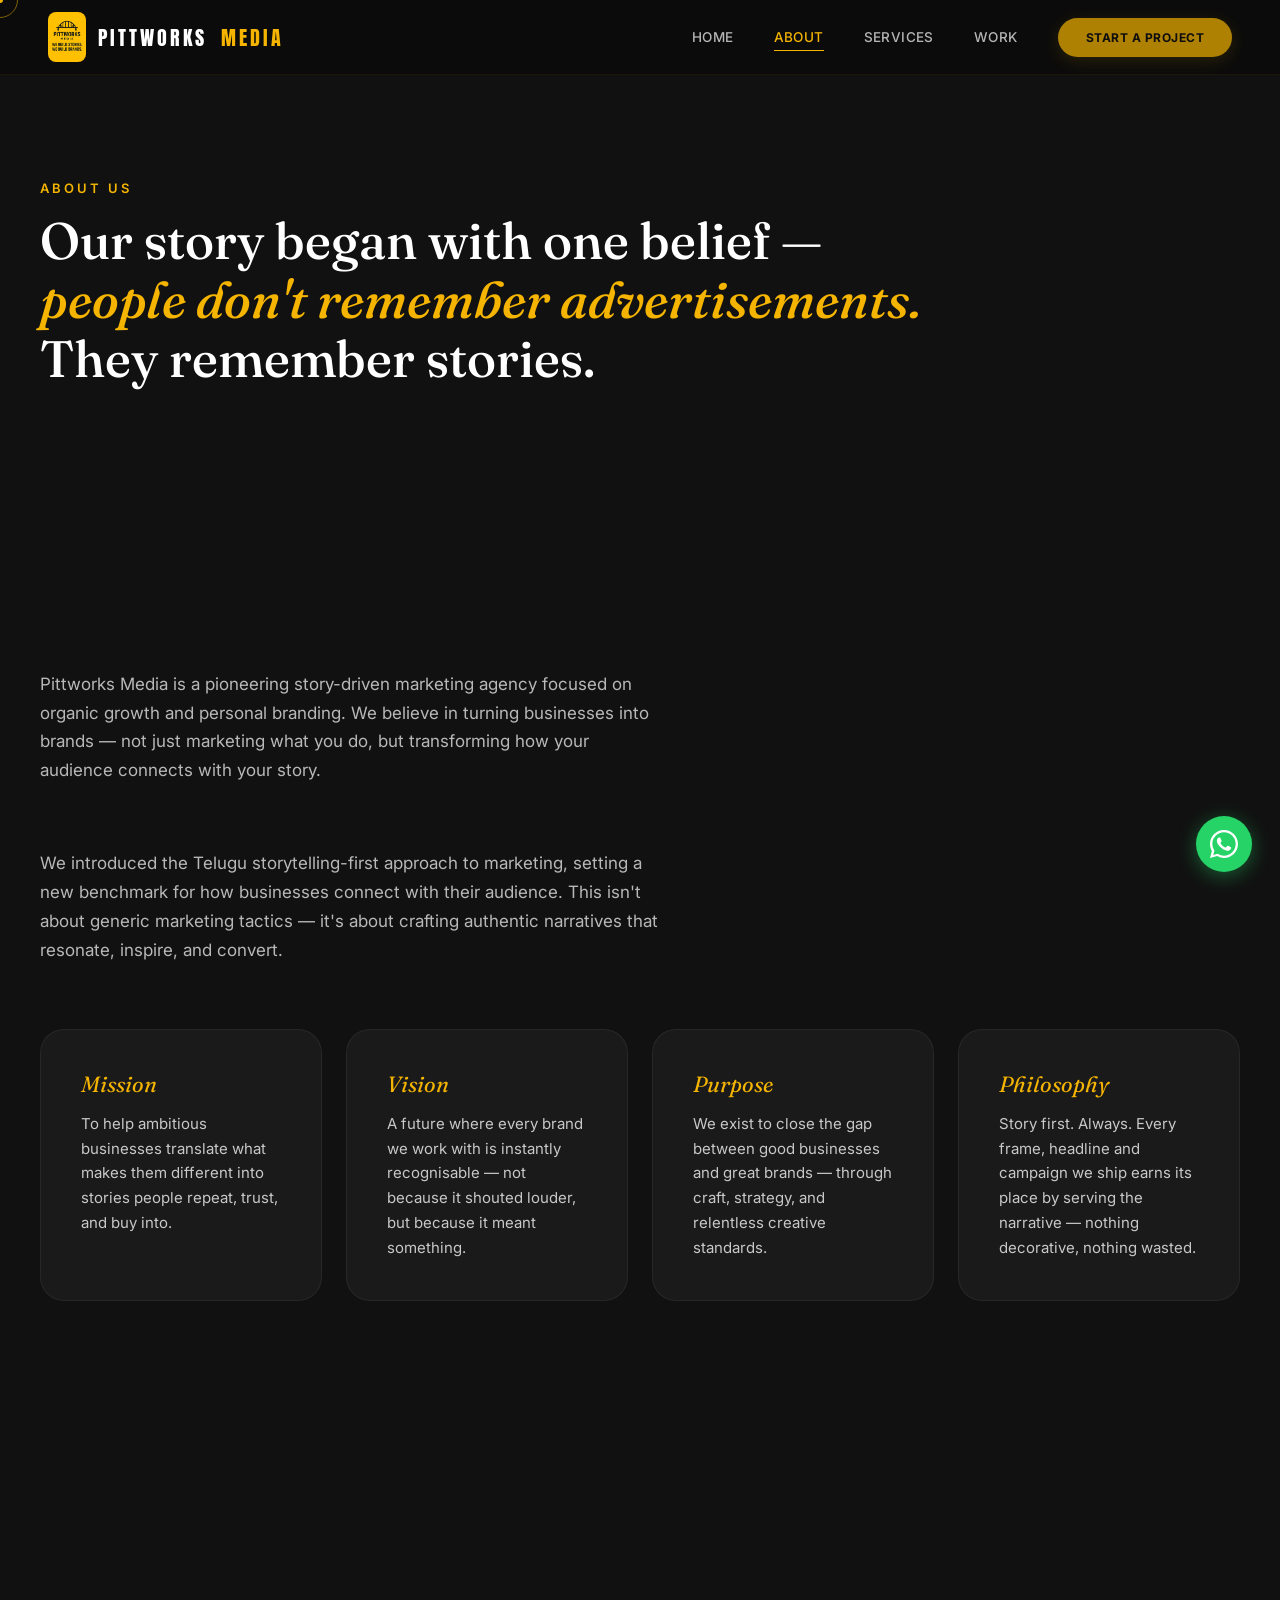
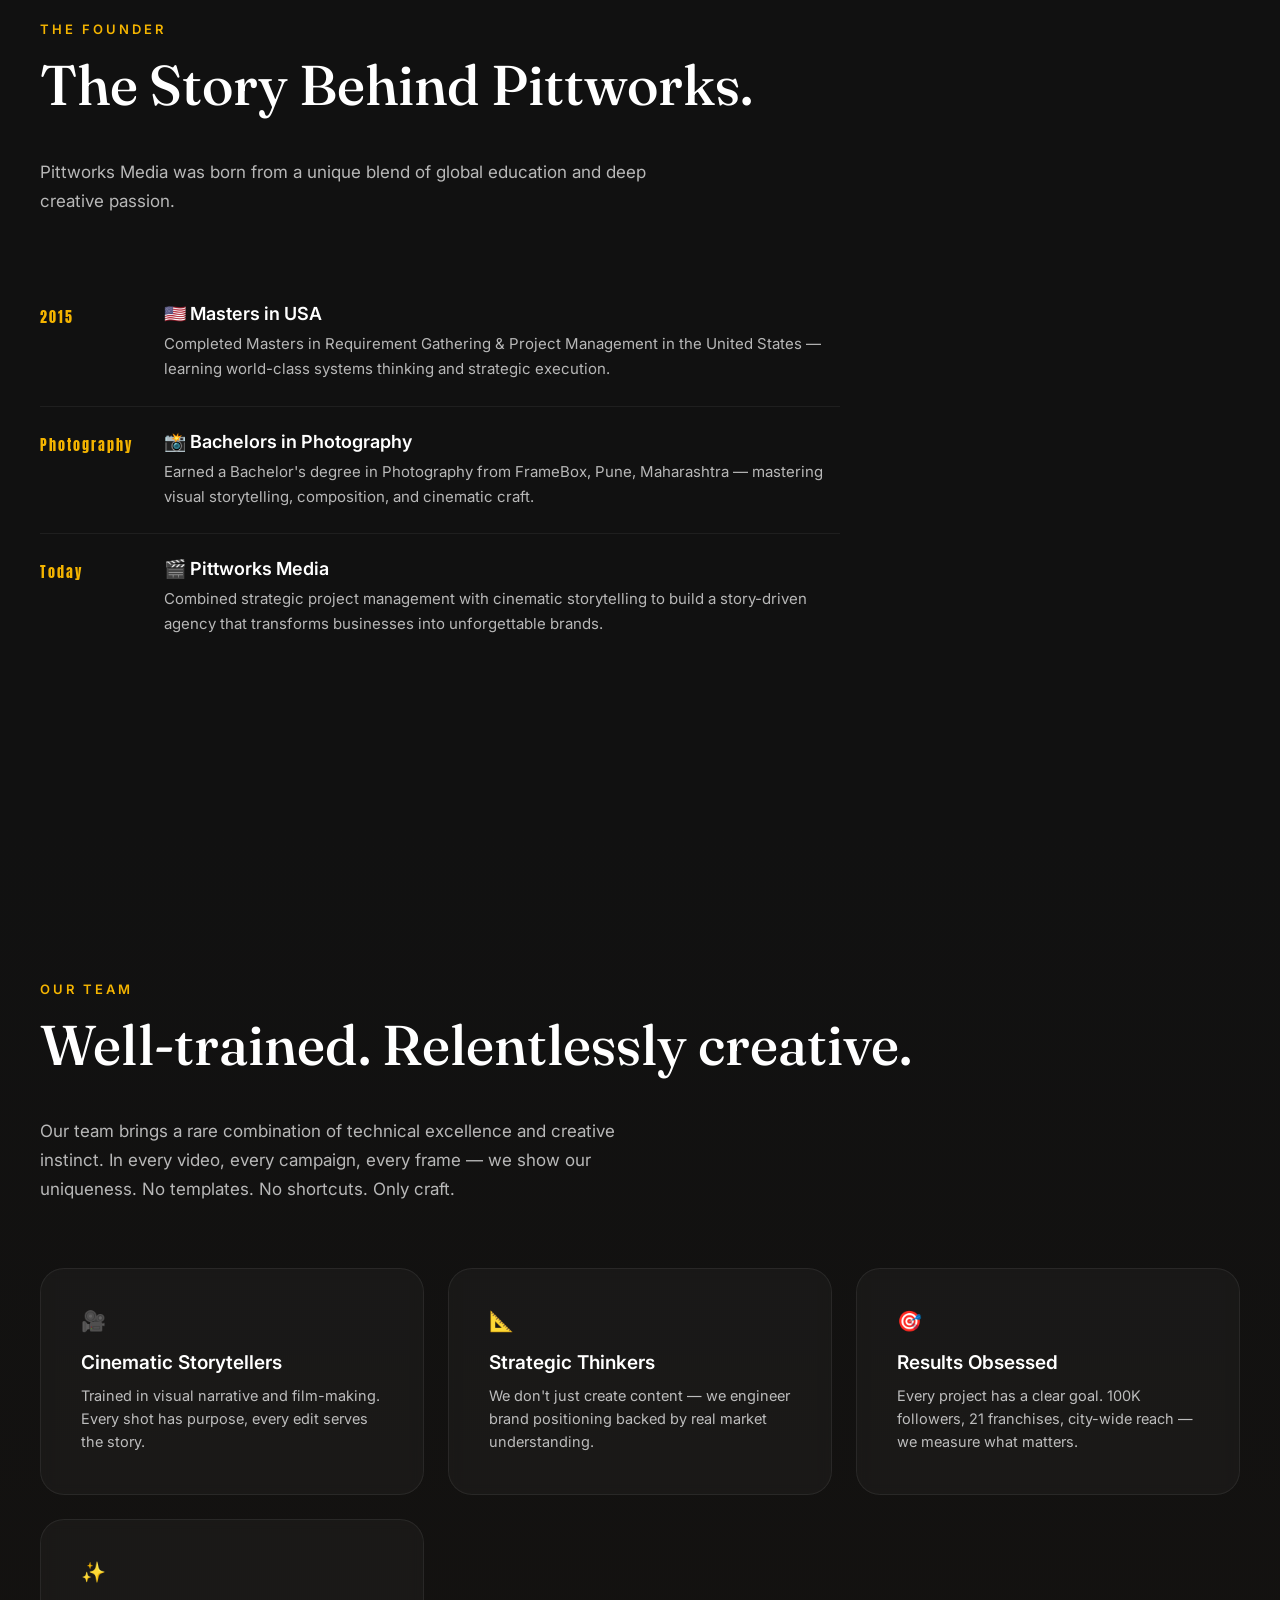
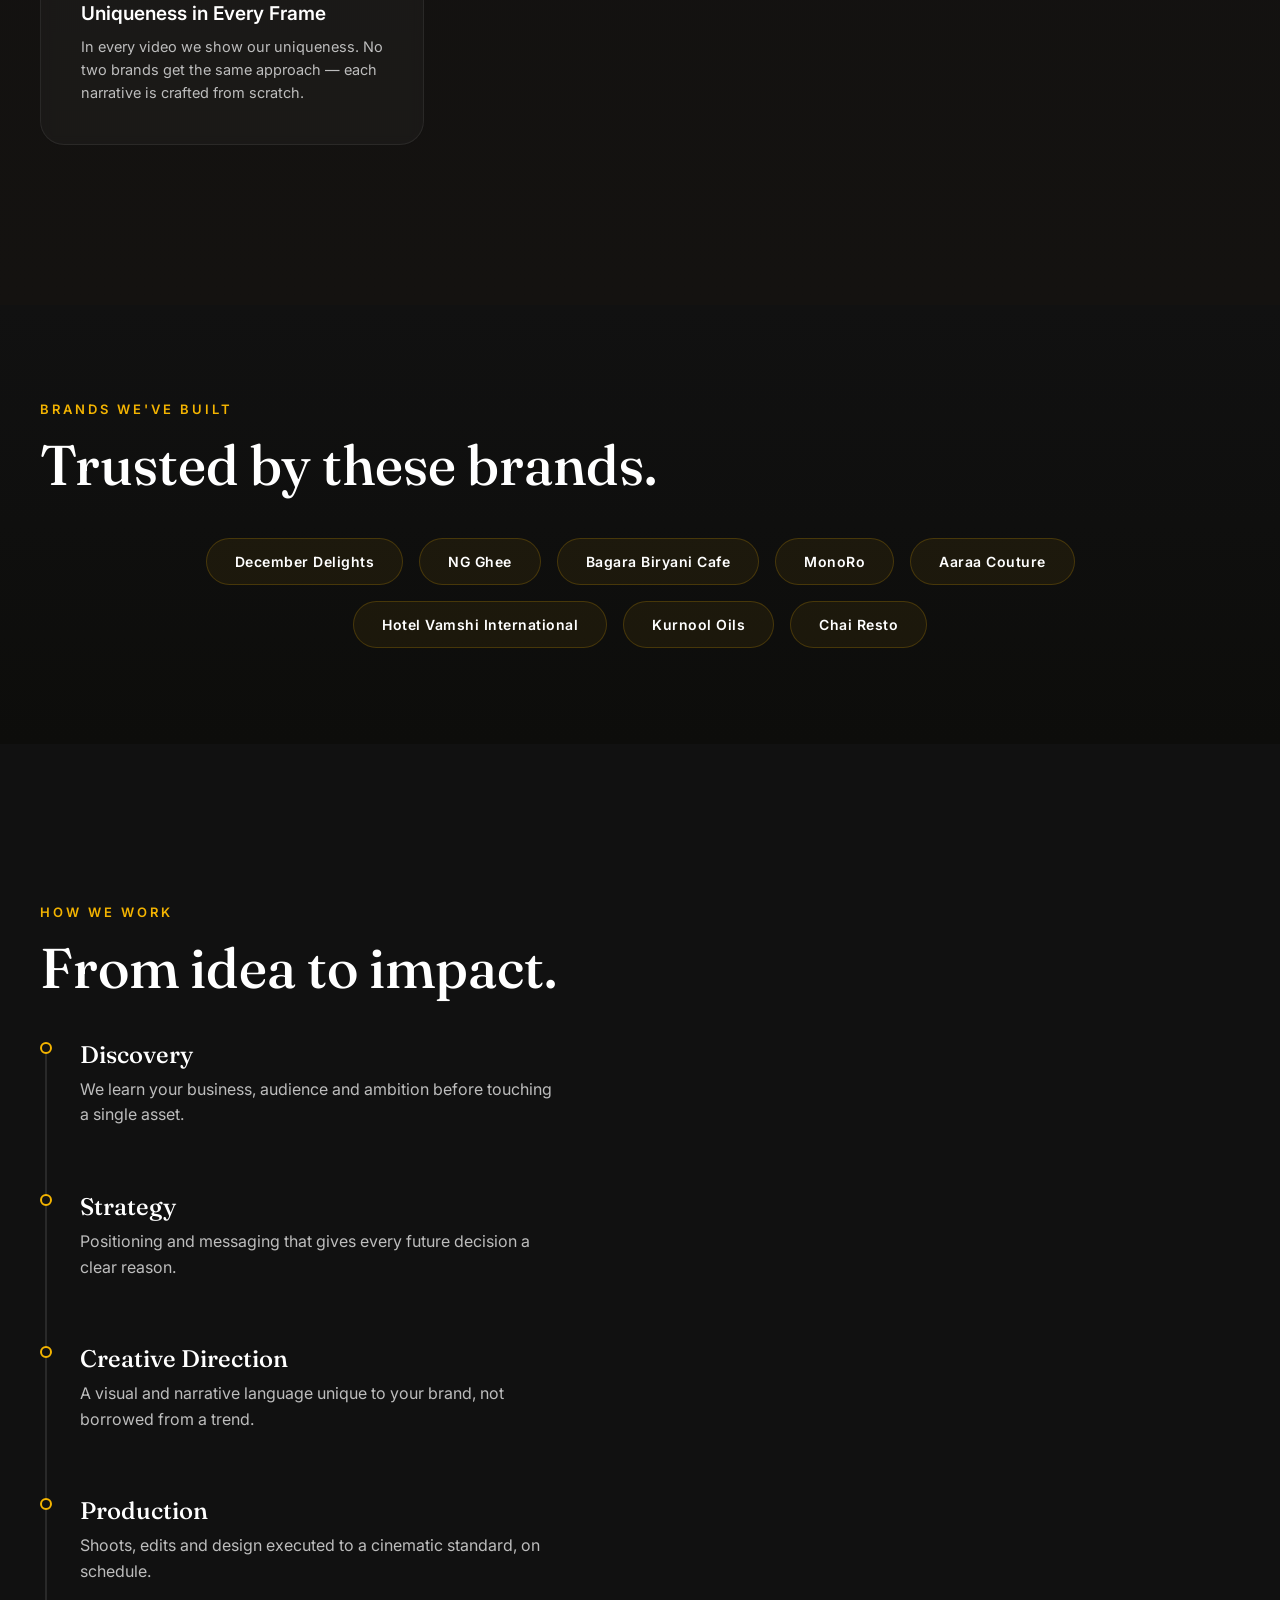
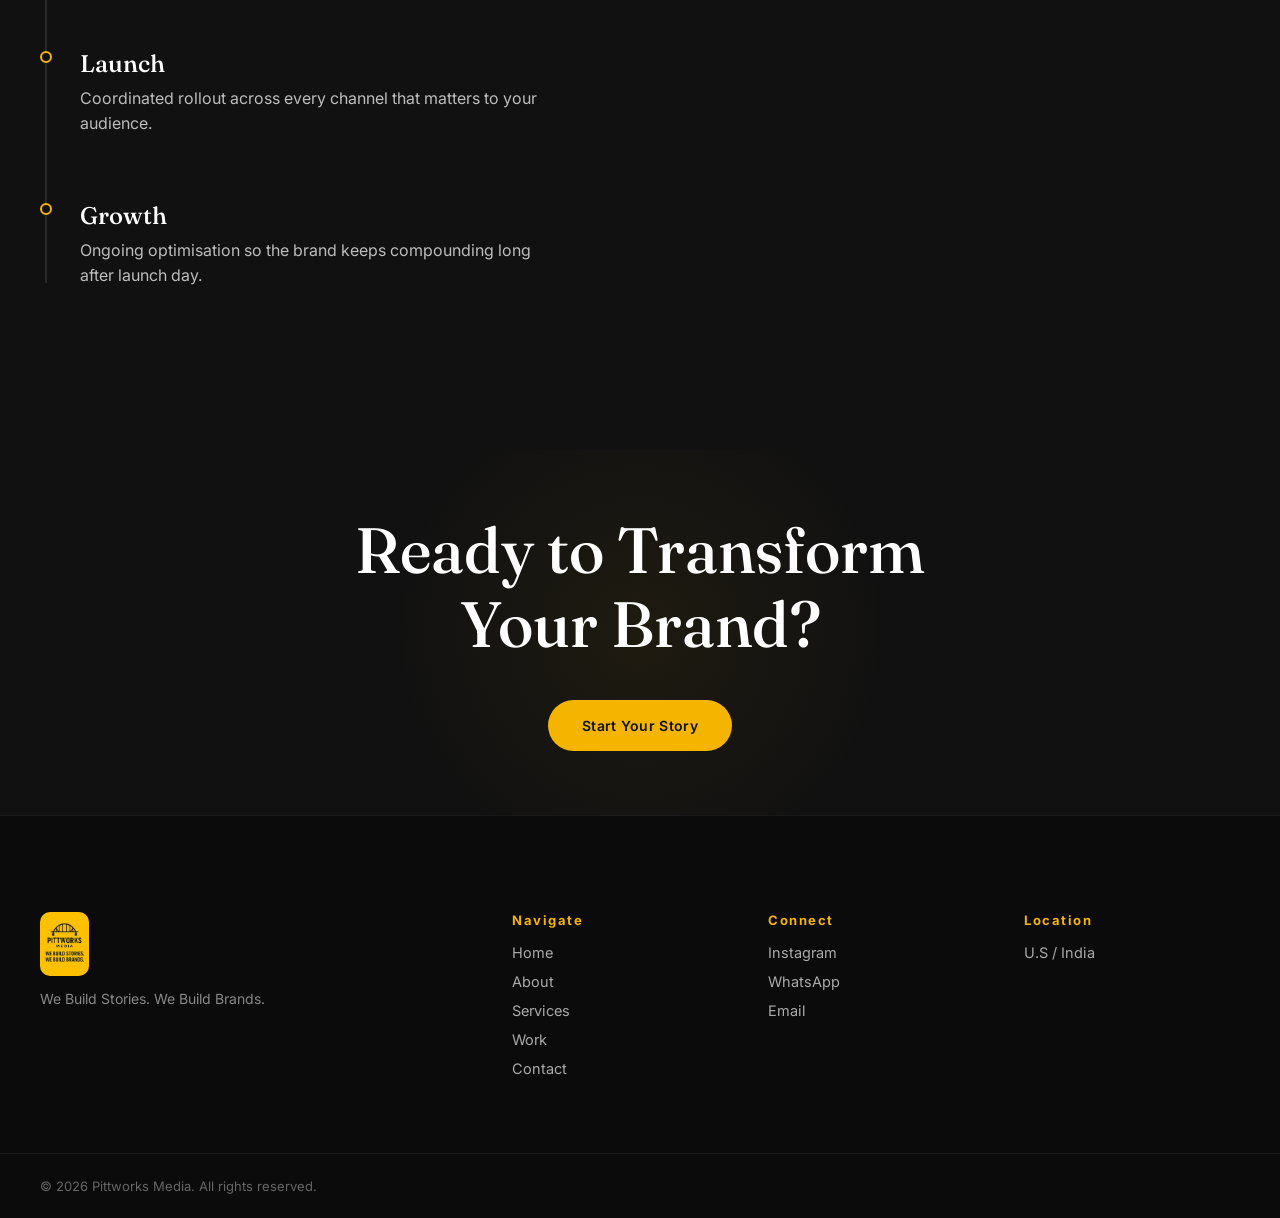
==== commit 7d01eae4: "Update email to praveennaraharishetty@gmail.com" ====
--- a/about.html
+++ b/about.html
@@ -86,46 +86,88 @@
     </div>
   </section>
 
-  <!-- NOTE -->
-  <section class="why" id="approach">
-    <div class="container">
-      <p class="eyebrow reveal-up">OUR APPROACH</p>
-      <h2 class="section-title reveal-up">We don't work in bulk.</h2>
-      <div class="about-notes reveal-up">
-        <div class="why-card">
-          <p>We don't just market your business — we transform it into a brand through strategic, organic growth.</p>
-        </div>
-        <div class="why-card">
-          <p>We partner with a select few businesses that have real potential to create impact in the market, and we focus deeply on scaling them.</p>
-        </div>
-        <div class="why-card">
-          <p>We don't chase already-famous brands. We build them. From zero to recognition, from local presence to market influence.</p>
-        </div>
-      </div>
-    </div>
-  </section>
-
-  <!-- INDUSTRIES -->
-  <section class="industries" id="industries">
-    <div class="container">
-      <p class="eyebrow reveal-up">INDUSTRIES WE SERVE</p>
-      <h2 class="section-title reveal-up">Who we build for.</h2>
-    </div>
-    <div class="industries-track-wrap">
-      <div class="industries-track">
-        <div class="industry-card"><span class="industry-icon">🍽</span><h4>Restaurants</h4></div>
-        <div class="industry-card"><span class="industry-icon">🏨</span><h4>Hotels</h4></div>
-        <div class="industry-card"><span class="industry-icon">☕</span><h4>Cafes</h4></div>
-        <div class="industry-card"><span class="industry-icon">🏙</span><h4>Real Estate</h4></div>
-        <div class="industry-card"><span class="industry-icon">👗</span><h4>Fashion</h4></div>
-        <div class="industry-card"><span class="industry-icon">⚕</span><h4>Healthcare</h4></div>
-        <div class="industry-card"><span class="industry-icon">🎓</span><h4>Education</h4></div>
-        <div class="industry-card"><span class="industry-icon">🚀</span><h4>Startups / SaaS</h4></div>
-        <div class="industry-card"><span class="industry-icon">⚙</span><h4>Manufacturing</h4></div>
-        <div class="industry-card"><span class="industry-icon">🏗</span><h4>Construction</h4></div>
-        <div class="industry-card"><span class="industry-icon">✦</span><h4>Luxury Brands</h4></div>
-        <div class="industry-card"><span class="industry-icon">🛍</span><h4>Retail</h4></div>
-      </div>
+  <!-- FOUNDER STORY -->
+  <section class="founder" id="founder">
+    <div class="container">
+      <p class="eyebrow reveal-up">THE FOUNDER</p>
+      <h2 class="section-title reveal-up">The Story Behind Pittworks.</h2>
+      <div class="founder-content">
+        <div class="founder-text reveal-up">
+          <p class="about-lede">Pittworks Media was born from a unique blend of global education and deep creative passion.</p>
+          <div class="founder-timeline">
+            <div class="founder-milestone reveal-up">
+              <span class="founder-year">2015</span>
+              <div class="founder-detail">
+                <h4>🇺🇸 Masters in USA</h4>
+                <p>Completed Masters in Requirement Gathering & Project Management in the United States — learning world-class systems thinking and strategic execution.</p>
+              </div>
+            </div>
+            <div class="founder-milestone reveal-up" style="--d:0.1s">
+              <span class="founder-year">Photography</span>
+              <div class="founder-detail">
+                <h4>📸 Bachelors in Photography</h4>
+                <p>Earned a Bachelor's degree in Photography from FrameBox, Pune, Maharashtra — mastering visual storytelling, composition, and cinematic craft.</p>
+              </div>
+            </div>
+            <div class="founder-milestone reveal-up" style="--d:0.2s">
+              <span class="founder-year">Today</span>
+              <div class="founder-detail">
+                <h4>🎬 Pittworks Media</h4>
+                <p>Combined strategic project management with cinematic storytelling to build a story-driven agency that transforms businesses into unforgettable brands.</p>
+              </div>
+            </div>
+          </div>
+        </div>
+      </div>
+    </div>
+  </section>
+
+  <!-- OUR TEAM -->
+  <section class="why" id="team">
+    <div class="container">
+      <p class="eyebrow reveal-up">OUR TEAM</p>
+      <h2 class="section-title reveal-up">Well-trained. Relentlessly creative.</h2>
+      <p class="about-lede reveal-up">Our team brings a rare combination of technical excellence and creative instinct. In every video, every campaign, every frame — we show our uniqueness. No templates. No shortcuts. Only craft.</p>
+      <div class="why-grid">
+        <div class="why-card reveal-up">
+          <div class="why-icon">🎥</div>
+          <h3>Cinematic Storytellers</h3>
+          <p>Trained in visual narrative and film-making. Every shot has purpose, every edit serves the story.</p>
+        </div>
+        <div class="why-card reveal-up" style="--d:0.06s">
+          <div class="why-icon">📐</div>
+          <h3>Strategic Thinkers</h3>
+          <p>We don't just create content — we engineer brand positioning backed by real market understanding.</p>
+        </div>
+        <div class="why-card reveal-up" style="--d:0.12s">
+          <div class="why-icon">🎯</div>
+          <h3>Results Obsessed</h3>
+          <p>Every project has a clear goal. 100K followers, 21 franchises, city-wide reach — we measure what matters.</p>
+        </div>
+        <div class="why-card reveal-up" style="--d:0.18s">
+          <div class="why-icon">✨</div>
+          <h3>Uniqueness in Every Frame</h3>
+          <p>In every video we show our uniqueness. No two brands get the same approach — each narrative is crafted from scratch.</p>
+        </div>
+      </div>
+    </div>
+  </section>
+
+  <!-- FLOATING CLIENT ICONS -->
+  <section class="clients-float" id="clients">
+    <div class="container">
+      <p class="eyebrow reveal-up">BRANDS WE'VE BUILT</p>
+      <h2 class="section-title reveal-up">Trusted by these brands.</h2>
+    </div>
+    <div class="floating-brands">
+      <div class="brand-bubble reveal-up" style="--d:0s"><span>December Delights</span></div>
+      <div class="brand-bubble reveal-up" style="--d:0.05s"><span>NG Ghee</span></div>
+      <div class="brand-bubble reveal-up" style="--d:0.1s"><span>Bagara Biryani Cafe</span></div>
+      <div class="brand-bubble reveal-up" style="--d:0.15s"><span>MonoRo</span></div>
+      <div class="brand-bubble reveal-up" style="--d:0.2s"><span>Aaraa Couture</span></div>
+      <div class="brand-bubble reveal-up" style="--d:0.25s"><span>Hotel Vamshi International</span></div>
+      <div class="brand-bubble reveal-up" style="--d:0.3s"><span>Kurnool Oils</span></div>
+      <div class="brand-bubble reveal-up" style="--d:0.35s"><span>Chai Resto</span></div>
     </div>
   </section>
 
@@ -163,7 +205,7 @@
       <p>We Build Stories. We Build Brands.</p>
     </div>
     <div class="footer-col"><h4>Navigate</h4><a href="index.html">Home</a><a href="about.html">About</a><a href="services.html">Services</a><a href="work.html">Work</a><a href="contact.html">Contact</a></div>
-    <div class="footer-col"><h4>Connect</h4><a href="https://www.instagram.com/pittworks_media" target="_blank" rel="noopener">Instagram</a><a href="https://wa.me/918801460641?text=Hi%20Pittworks%20Media%2C%20I%27m%20interested%20in%20your%20services.%20Let%27s%20connect!" target="_blank" rel="noopener">WhatsApp</a><a href="mailto:hello@pittworksmedia.com">Email</a></div>
+    <div class="footer-col"><h4>Connect</h4><a href="https://www.instagram.com/pittworks_media" target="_blank" rel="noopener">Instagram</a><a href="https://wa.me/918801460641?text=Hi%20Pittworks%20Media%2C%20I%27m%20interested%20in%20your%20services.%20Let%27s%20connect!" target="_blank" rel="noopener">WhatsApp</a><a href="mailto:praveennaraharishetty@gmail.com">Email</a></div>
     <div class="footer-col"><h4>Location</h4><p>U.S / India</p></div>
   </div>
   <div class="container footer-bottom"><p>&copy; 2026 Pittworks Media. All rights reserved.</p></div>
--- a/css/style.css
+++ b/css/style.css
@@ -104,7 +104,7 @@
 .nav{ position: fixed; top:0; left:0; right:0; z-index: 900; background: rgba(11,11,11,.88); backdrop-filter: blur(20px) saturate(1.4); border-bottom: 1px solid rgba(244,180,0,.08); }
 .nav-inner{ max-width:1360px; margin:0 auto; padding: 12px 48px; display:flex; align-items:center; justify-content:space-between; }
 .nav-logo{ display:flex; align-items:center; gap: 12px; text-decoration:none; }
-.nav-logo img{ height: 50px; width: auto; border-radius: 8px; background: var(--gold); padding: 3px; }
+.nav-logo img{ height: 50px; width: auto; border-radius: 8px; }
 .nav-logo-text{ font-family: var(--font-display); font-size: 20px; font-weight: 400; letter-spacing: 3px; color: var(--white); white-space: nowrap; text-transform: uppercase; }
 .nav-logo-text em{ font-style: normal; color: var(--gold); letter-spacing: 3px; margin-left: 6px; }
 .nav-links{ display:flex; align-items:center; gap: 40px; font-size: 13.5px; font-weight: 500; letter-spacing: .4px; text-transform: uppercase; }
@@ -140,9 +140,22 @@
     linear-gradient(180deg, #0c0c0c 0%, #111111 60%, #151310 100%);
   z-index:0; }
 .hero-bridge-line{ position:absolute; bottom:0; left:0; width:100%; height: 50%; z-index:1; }
-.hero-particles{ position:absolute; inset:0; z-index:1; }
-.particle{ position:absolute; border-radius:50%; background: var(--gold); opacity:.5; filter: blur(1px); animation: floatUp linear infinite; }
-@keyframes floatUp{ from{ transform: translateY(0); } to{ transform: translateY(-120vh); } }
+.hero-icons-float{ position:absolute; inset:0; z-index:1; contain: layout; overflow:hidden; }
+.hero-float-icon{
+  position: absolute;
+  color: var(--gold);
+  font-size: 28px;
+  opacity: 0.5;
+  animation: iconFloat linear infinite;
+  transform: translate3d(0,0,0);
+  filter: drop-shadow(0 0 6px rgba(244,180,0,.3));
+}
+.hero-float-icon:nth-child(odd){ opacity: 0.35; font-size: 22px; }
+.hero-float-icon:nth-child(3n){ opacity: 0.6; font-size: 34px; }
+@keyframes iconFloat{
+  from{ transform: translate3d(0, 0, 0) rotate(0deg); }
+  to{ transform: translate3d(0, -120vh, 0) rotate(15deg); }
+}
 
 .hero-content{ position:relative; z-index:2; max-width: 980px; padding: 0 24px; }
 .hero-title{ font-family: var(--font-display); font-weight:400; letter-spacing: 1px; font-size: clamp(38px, 8vw, 96px); line-height: 1.02; margin: 20px 0 28px; color: var(--white); }
@@ -232,11 +245,14 @@
 /* ============================================
    CLIENTS MARQUEE
    ============================================ */
-.clients{ background: var(--black); }
-.marquee-wrap{ border-top:1px solid rgba(255,255,255,.08); border-bottom:1px solid rgba(255,255,255,.08); padding: var(--space-4) 0; overflow:hidden; }
-.marquee-track{ display:flex; gap: 80px; width:max-content; animation: marquee 26s linear infinite; padding-right: 80px; }
-@keyframes marquee{ from{ transform: translateX(0); } to{ transform: translateX(-100%); } }
-.client-logo{ font-family: var(--font-display); font-size: 26px; letter-spacing: 1px; color: rgba(255,255,255,.25); white-space:nowrap; transition: color .3s ease; }
+.clients{ background: var(--black); padding: var(--space-5) 0 var(--space-3); }
+.marquee-wrap{ border-top:1px solid rgba(255,255,255,.08); border-bottom:1px solid rgba(255,255,255,.08); padding: var(--space-3) 0; overflow:hidden; display:flex; align-items:center; }
+.marquee-track{ display:flex; gap: 40px; width:max-content; animation: marquee 35s linear infinite; padding-right: 40px; align-items:center; flex-shrink:0; }
+.marquee-wrap:hover .marquee-track{ animation-play-state: paused; }
+@keyframes marquee{ from{ transform: translate3d(0,0,0); } to{ transform: translate3d(-50%,0,0); } }
+.client-logo-img{ height: 60px; width: 60px; border-radius: 12px; object-fit: cover; opacity: .7; transition: opacity .4s ease, transform .4s var(--ease); filter: grayscale(.3); flex-shrink:0; }
+.client-logo-img:hover{ opacity: 1; transform: scale(1.08); filter: grayscale(0); }
+.client-logo{ font-family: var(--font-display); font-size: 36px; letter-spacing: 2px; color: rgba(255,255,255,.18); white-space:nowrap; transition: color .4s ease; }
 .client-logo:hover{ color: var(--gold); }
 
 /* ============================================
@@ -311,7 +327,7 @@
 /* ============================================
    CTA BANNER
    ============================================ */
-.cta-banner{ background: var(--black); text-align:center; padding: var(--space-7) 0; }
+.cta-banner{ background: var(--black); text-align:center; padding: var(--space-5) 0; }
 .cta-banner h2{ font-family: var(--font-serif); font-weight:500; font-size: clamp(30px,5vw,64px); line-height:1.15; margin: 0 0 var(--space-4); }
 .cta-banner .btn{ margin: 0 auto; }
 
@@ -320,7 +336,7 @@
    ============================================ */
 .footer{ background: #0b0b0b; padding: var(--space-6) 0 var(--space-3); border-top: 1px solid rgba(255,255,255,.06); }
 .footer-grid{ display:grid; grid-template-columns: 2fr 1fr 1fr 1fr; gap: var(--space-4); margin-bottom: var(--space-5); }
-.footer-logo{ height: 64px; width:auto; border-radius:10px; margin-bottom: 14px; background: var(--gold); padding: 5px; }
+.footer-logo{ height: 64px; width:auto; border-radius:10px; margin-bottom: 14px; }
 .footer-brand p{ color:#888; font-size:14px; max-width: 240px; }
 .footer-col h4{ font-size: 13px; letter-spacing:1.5px; color: var(--gold); margin: 0 0 16px; }
 .footer-col a, .footer-col p{ display:block; color:#aaa; font-size:14.5px; margin-bottom: 12px; transition: color .25s ease; }
@@ -677,8 +693,6 @@
   border-radius: 14px;
   margin: 0 auto;
   display: block;
-  background: var(--gold);
-  padding: 10px;
   box-shadow: 0 12px 48px rgba(244,180,0,.3);
   object-fit: contain;
 }
@@ -812,3 +826,246 @@
   transform: translateY(-4px) scale(1.05);
   box-shadow: 0 8px 28px rgba(37,211,102,.5);
 }
+
+/* ============================================
+   PREMIUM MOTION & ANIMATIONS — HOME PAGE
+   ============================================ */
+
+/* Hero stagger entrance */
+.hero-logo-wrap { animation: heroFloat 6s ease-in-out infinite; transform: translate3d(0,0,0); }
+@keyframes heroFloat {
+  0%, 100% { transform: translate3d(0,0,0); }
+  50% { transform: translate3d(0,-10px,0); }
+}
+
+/* Glowing pulse on hero logo */
+.hero-logo {
+  animation: logoPulse 3s ease-in-out infinite;
+}
+@keyframes logoPulse {
+  0%, 100% { box-shadow: 0 12px 48px rgba(244,180,0,.2); }
+  50% { box-shadow: 0 16px 64px rgba(244,180,0,.4); }
+}
+
+/* Gold shimmer line across hero title */
+.hero-title {
+  position: relative;
+}
+.hero-title::after {
+  content: '';
+  position: absolute;
+  top: 0; left: -100%;
+  width: 60%;
+  height: 100%;
+  background: linear-gradient(90deg, transparent, rgba(244,180,0,.08), transparent);
+  animation: shimmer 4s ease-in-out infinite;
+  pointer-events: none;
+}
+@keyframes shimmer {
+  0% { left: -100%; }
+  100% { left: 200%; }
+}
+
+/* Why cards — tilt on hover + glow (GPU accelerated) */
+.why-card {
+  transform: translate3d(0,0,0);
+  backface-visibility: hidden;
+}
+.why-card:hover {
+  box-shadow: 0 20px 40px rgba(244,180,0,.1);
+}
+.why-icon {
+  transition: transform .4s var(--ease), color .4s ease;
+}
+.why-card:hover .why-icon {
+  transform: scale(1.3) rotate(10deg);
+}
+
+/* Stats counter glow on reveal */
+.stat-num {
+  text-shadow: 0 0 0 transparent;
+  transition: text-shadow 1s ease;
+}
+.stat-item.in .stat-num {
+  text-shadow: 0 0 20px rgba(244,180,0,.3);
+}
+
+/* Client marquee hover pause */
+.marquee-wrap:hover .marquee-track {
+  animation-play-state: paused;
+}
+
+/* CTA section parallax glow */
+.cta-banner {
+  position: relative;
+  overflow: hidden;
+}
+.cta-banner::before {
+  content: '';
+  position: absolute;
+  width: 500px;
+  height: 500px;
+  background: radial-gradient(circle, rgba(244,180,0,.06) 0%, transparent 70%);
+  top: 50%;
+  left: 50%;
+  transform: translate(-50%, -50%);
+  animation: ctaPulse 5s ease-in-out infinite;
+  pointer-events: none;
+}
+@keyframes ctaPulse {
+  0%, 100% { transform: translate(-50%, -50%) scale(1); opacity: .5; }
+  50% { transform: translate(-50%, -50%) scale(1.3); opacity: 1; }
+}
+
+/* Smooth nav show/hide on scroll */
+.nav {
+  transition: transform .4s var(--ease), background .3s ease;
+}
+.nav.nav-hidden {
+  transform: translateY(-100%);
+}
+
+/* Button ripple effect */
+.btn::before {
+  content: '';
+  position: absolute;
+  inset: 0;
+  border-radius: inherit;
+  background: radial-gradient(circle at var(--ripple-x, 50%) var(--ripple-y, 50%), rgba(255,255,255,.2), transparent 60%);
+  opacity: 0;
+  transition: opacity .4s ease;
+}
+.btn:hover::before {
+  opacity: 1;
+}
+
+/* Stagger animation for cards on scroll */
+.why-card, .stat-item {
+  transition-delay: calc(var(--d, 0s) + 0.05s);
+}
+
+/* Smooth scale entrance for sections */
+.reveal-scale {
+  opacity: 0;
+  transform: scale(0.95);
+  transition: opacity 1s var(--ease), transform 1s var(--ease);
+}
+.reveal-scale.in {
+  opacity: 1;
+  transform: scale(1);
+}
+
+/* Gradient border animation on cards */
+@keyframes borderGlow {
+  0%, 100% { border-color: rgba(244,180,0,.1); }
+  50% { border-color: rgba(244,180,0,.35); }
+}
+.why-card:hover {
+  animation: borderGlow 2s ease infinite;
+}
+
+/* Typewriter cursor blink for eyebrow */
+.hero .eyebrow::after {
+  content: '|';
+  color: var(--gold);
+  animation: blink 1s step-end infinite;
+  margin-left: 4px;
+}
+@keyframes blink {
+  0%, 100% { opacity: 1; }
+  50% { opacity: 0; }
+}
+
+/* Parallax floating icons - different speeds */
+.hero-float-icon:nth-child(4n) { animation-timing-function: cubic-bezier(.2,.8,.3,1); }
+.hero-float-icon:nth-child(5n) { filter: drop-shadow(0 0 10px rgba(244,180,0,.5)); }
+
+/* ============================================
+   FOUNDER STORY
+   ============================================ */
+.founder { background: var(--black); }
+.founder-content { max-width: 800px; }
+.founder-timeline { margin-top: var(--space-4); }
+.founder-milestone {
+  display: flex;
+  gap: var(--space-3);
+  padding: var(--space-3) 0;
+  border-bottom: 1px solid rgba(255,255,255,.06);
+}
+.founder-milestone:last-child { border-bottom: none; }
+.founder-year {
+  min-width: 100px;
+  font-family: var(--font-display);
+  font-size: 14px;
+  letter-spacing: 2px;
+  color: var(--gold);
+  padding-top: 4px;
+}
+.founder-detail h4 {
+  font-size: 18px;
+  font-weight: 600;
+  margin: 0 0 8px;
+  color: var(--white);
+}
+.founder-detail p {
+  font-size: 15px;
+  line-height: 1.65;
+  color: #b8b8b8;
+  margin: 0;
+}
+
+/* ============================================
+   FLOATING CLIENT BRAND ICONS
+   ============================================ */
+.clients-float { background: linear-gradient(180deg, #111111, #0d0d0b); padding: var(--space-6) 0; }
+.floating-brands {
+  display: flex;
+  flex-wrap: wrap;
+  justify-content: center;
+  gap: 16px;
+  padding: 0 var(--space-4);
+  max-width: 1000px;
+  margin: 0 auto;
+}
+.brand-bubble {
+  background: rgba(244,180,0,.06);
+  border: 1px solid rgba(244,180,0,.2);
+  border-radius: 999px;
+  padding: 14px 28px;
+  font-size: 14px;
+  font-weight: 600;
+  letter-spacing: .5px;
+  color: var(--white);
+  transition: all .4s var(--ease);
+  animation: bubbleFloat 4s ease-in-out infinite;
+  animation-delay: var(--d, 0s);
+}
+.brand-bubble:nth-child(even) { animation-duration: 5s; }
+.brand-bubble:nth-child(3n) { animation-duration: 4.5s; }
+.brand-bubble:hover {
+  background: rgba(244,180,0,.15);
+  border-color: var(--gold);
+  transform: translateY(-4px) scale(1.05);
+  box-shadow: 0 8px 24px rgba(244,180,0,.2);
+  color: var(--gold);
+}
+@keyframes bubbleFloat {
+  0%, 100% { transform: translate3d(0, 0, 0); }
+  50% { transform: translate3d(0, -6px, 0); }
+}
+
+/* ============================================
+   PRICING STATEMENT
+   ============================================ */
+.pricing-statement {
+  background: var(--black);
+  text-align: center;
+  padding: var(--space-4) 0;
+}
+.pricing-statement h2 {
+  font-family: var(--font-serif);
+  font-weight: 500;
+  font-size: clamp(28px, 4vw, 52px);
+  line-height: 1.3;
+  color: var(--white);
+}
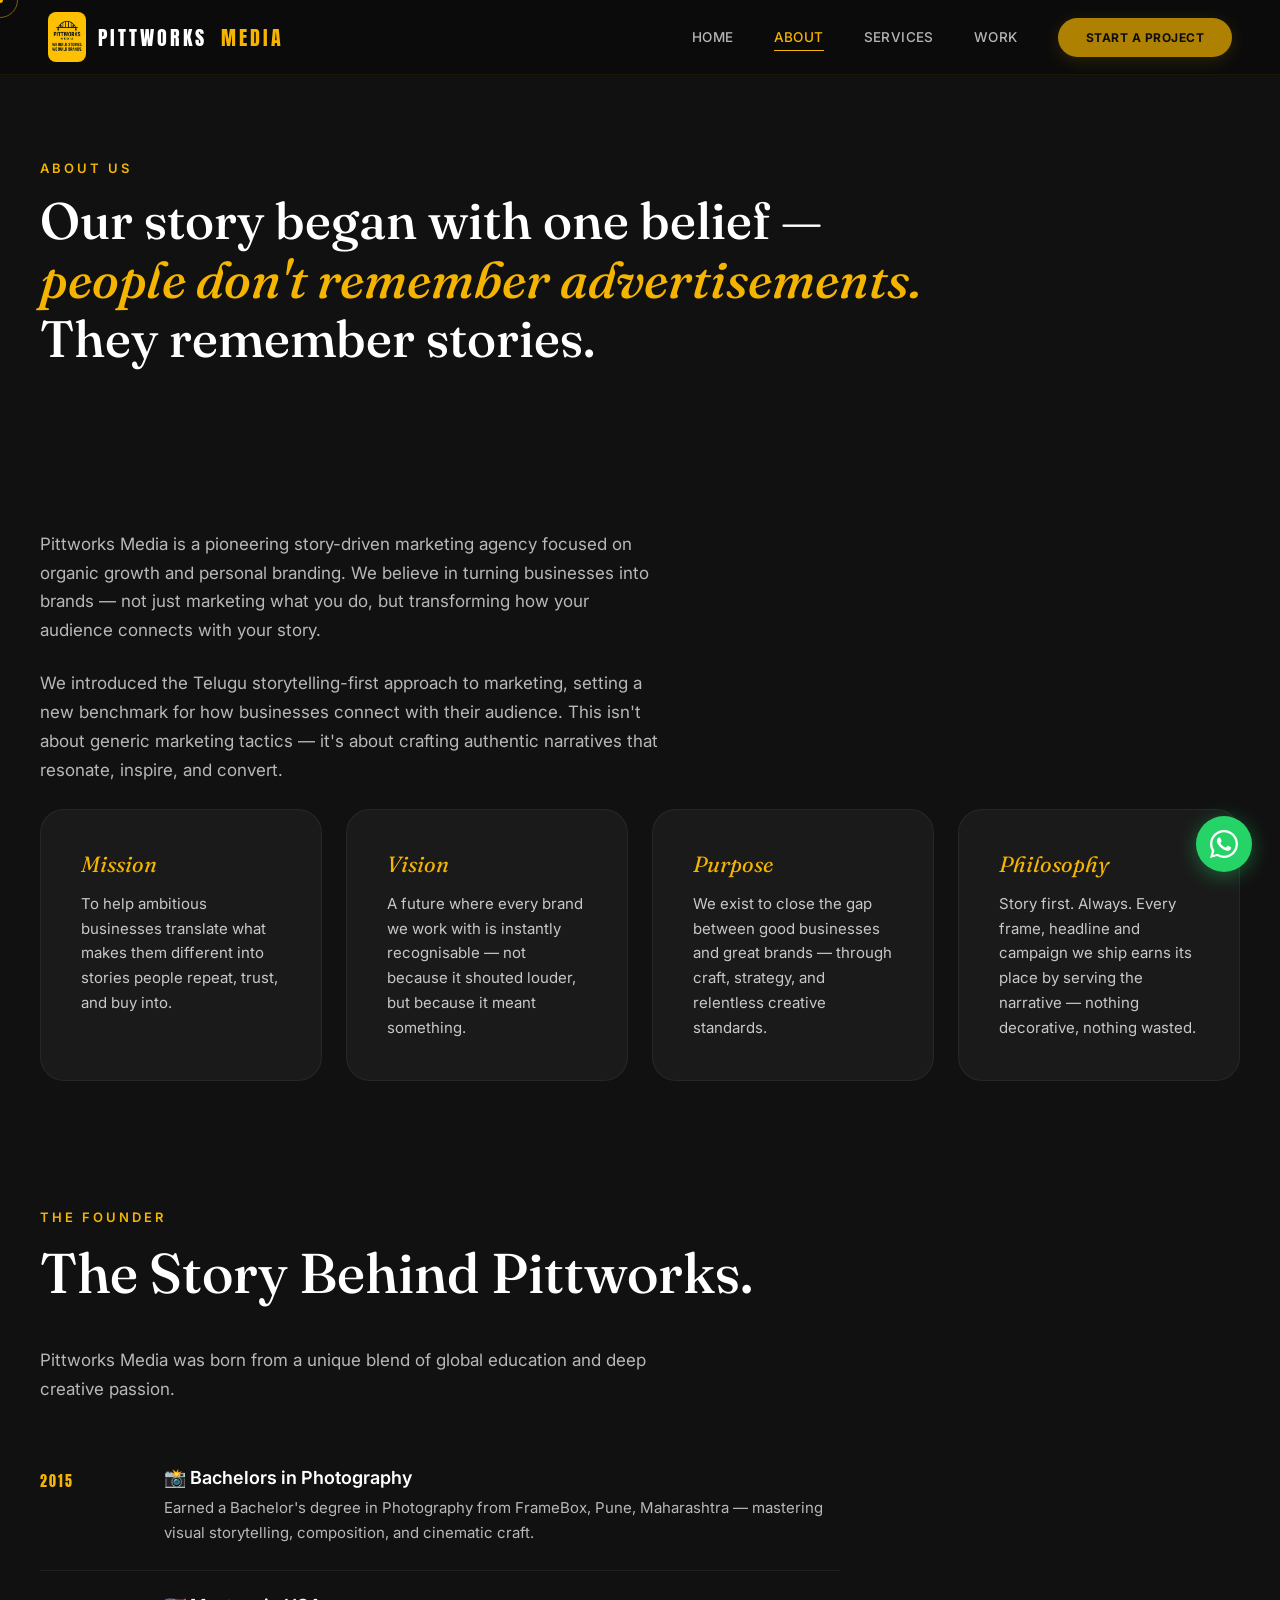
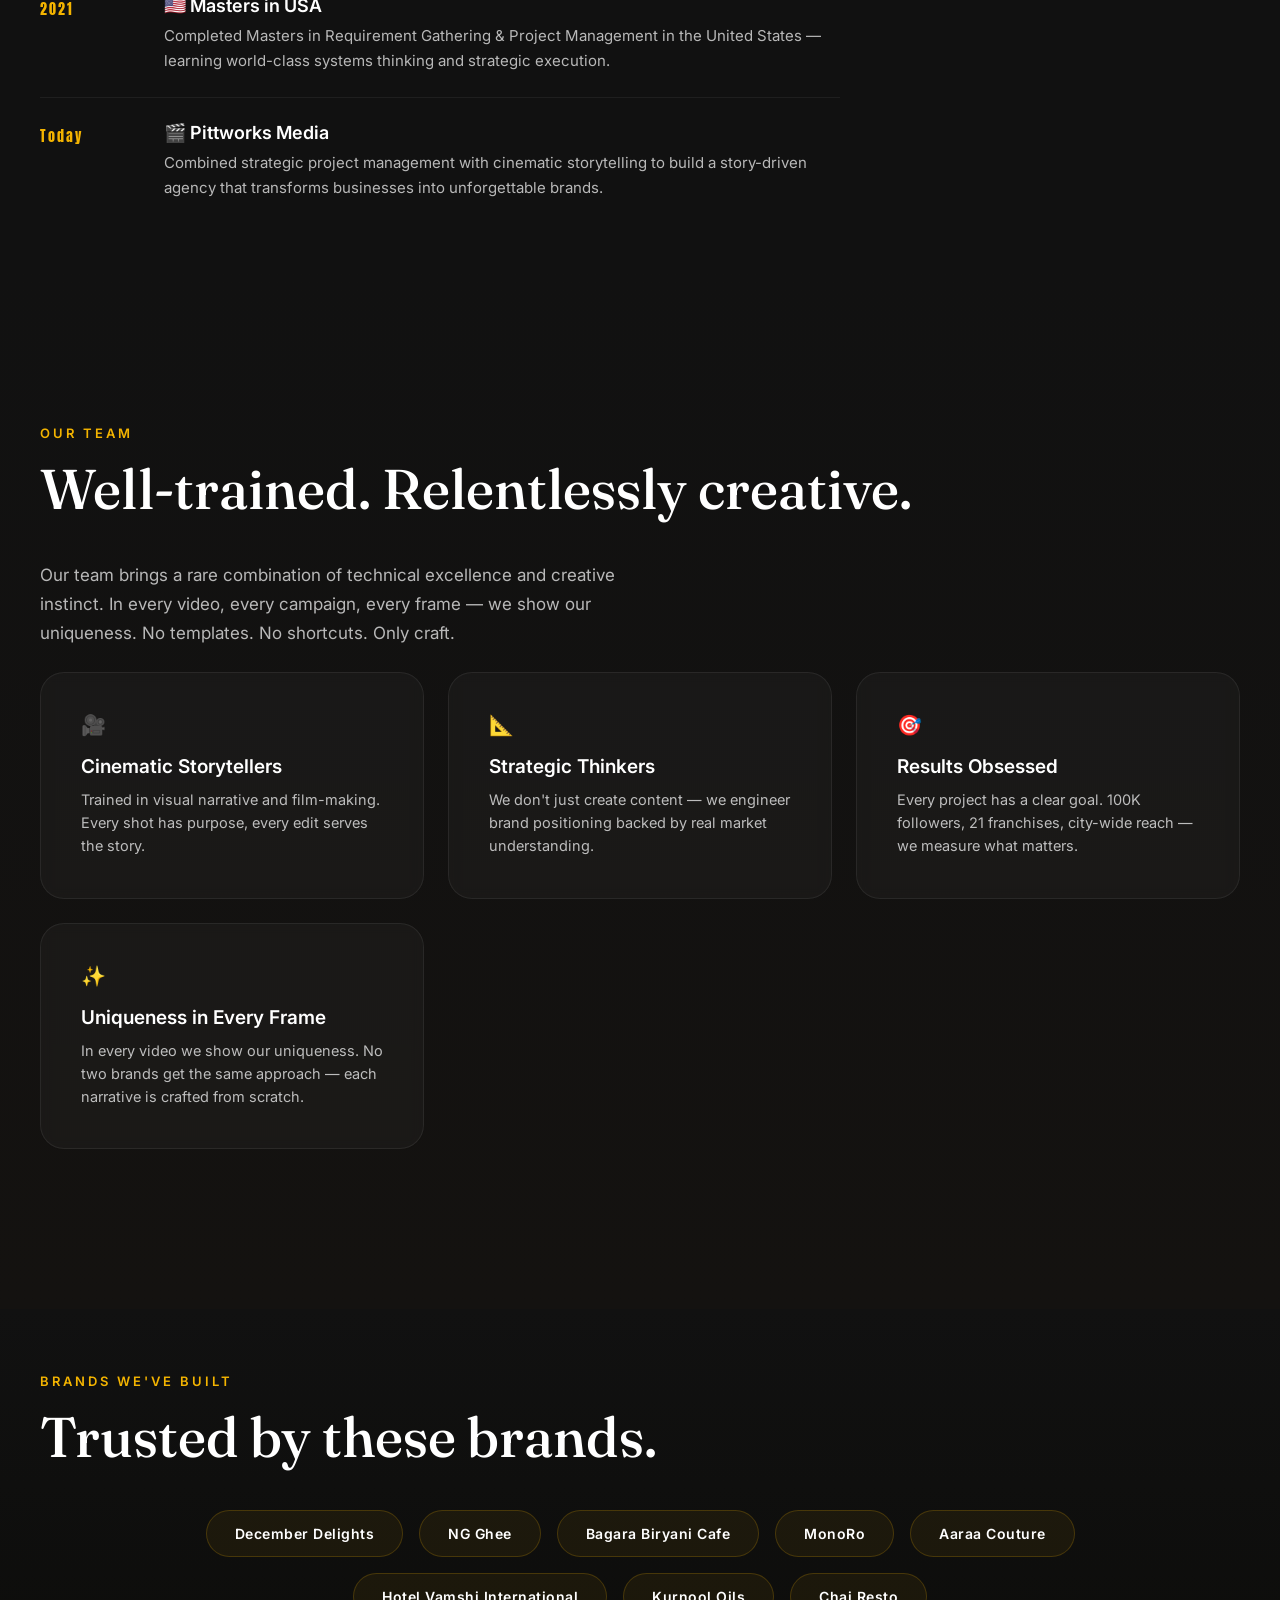
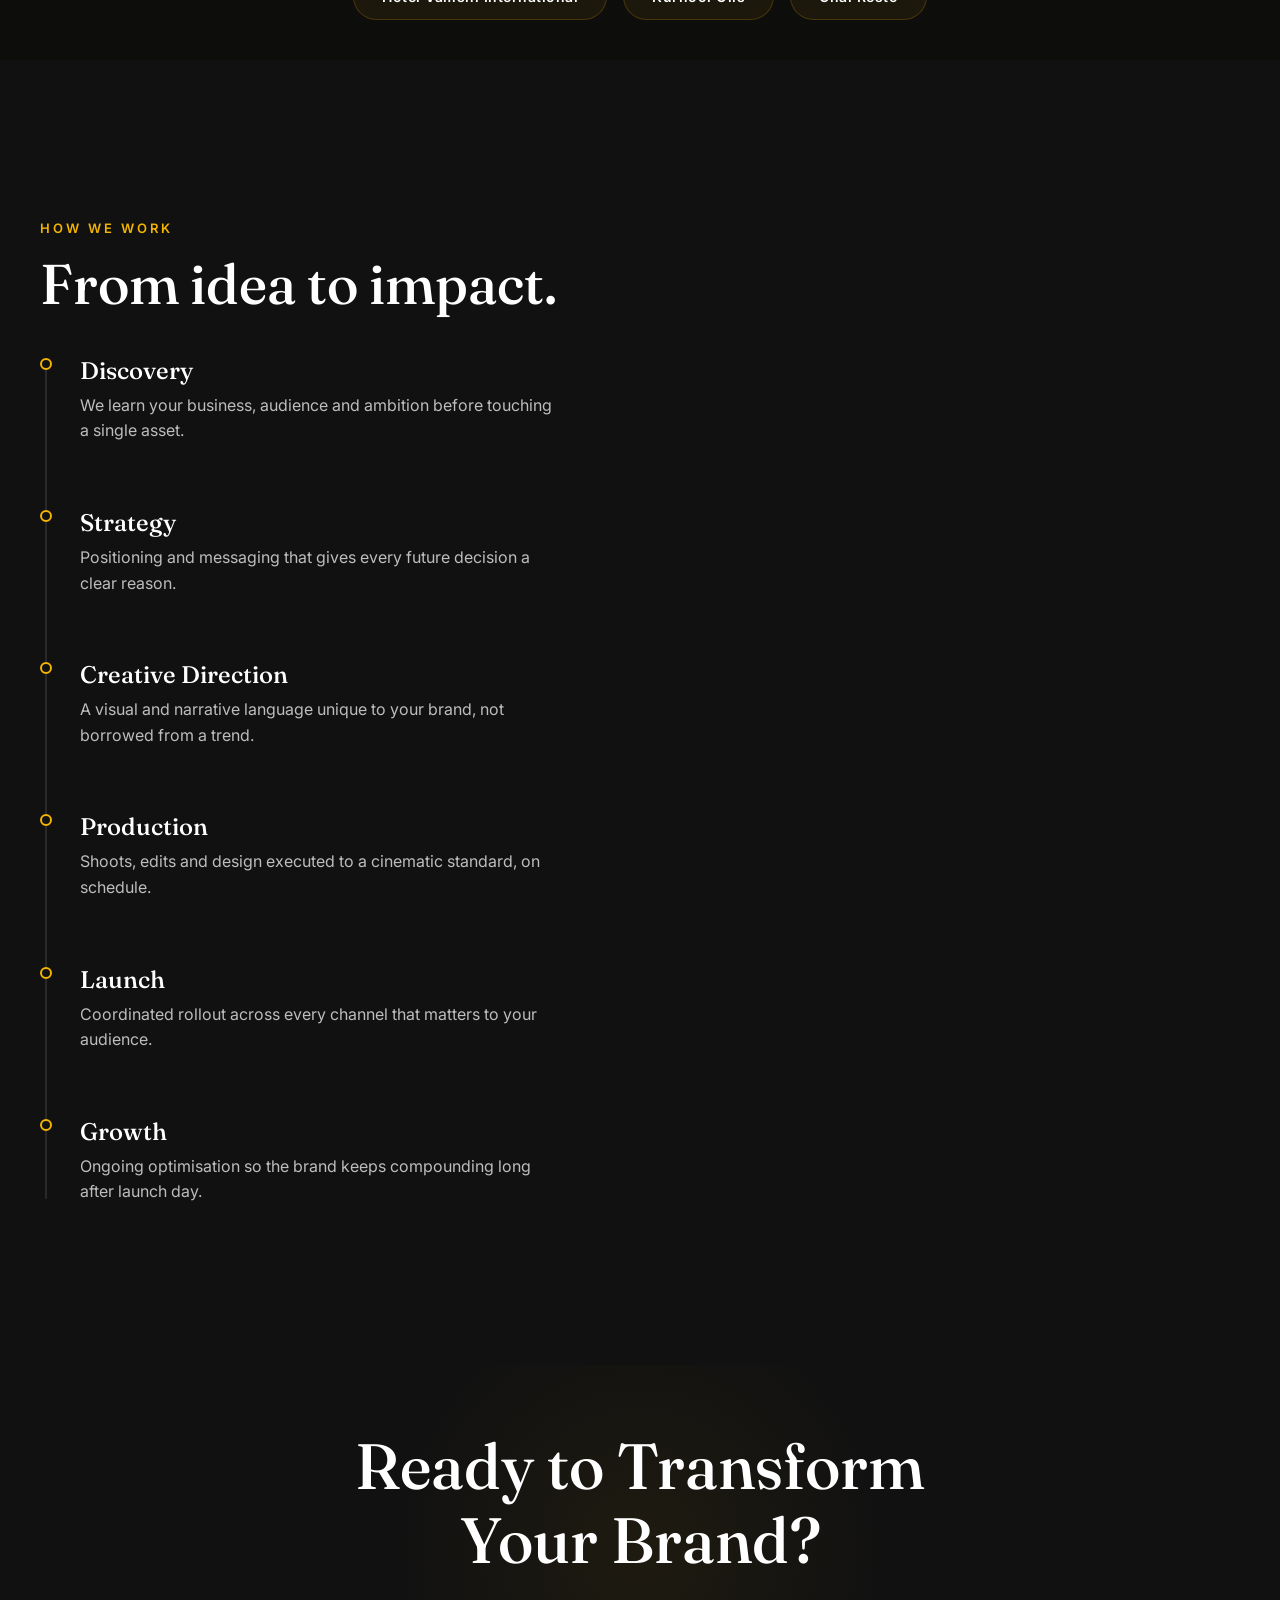
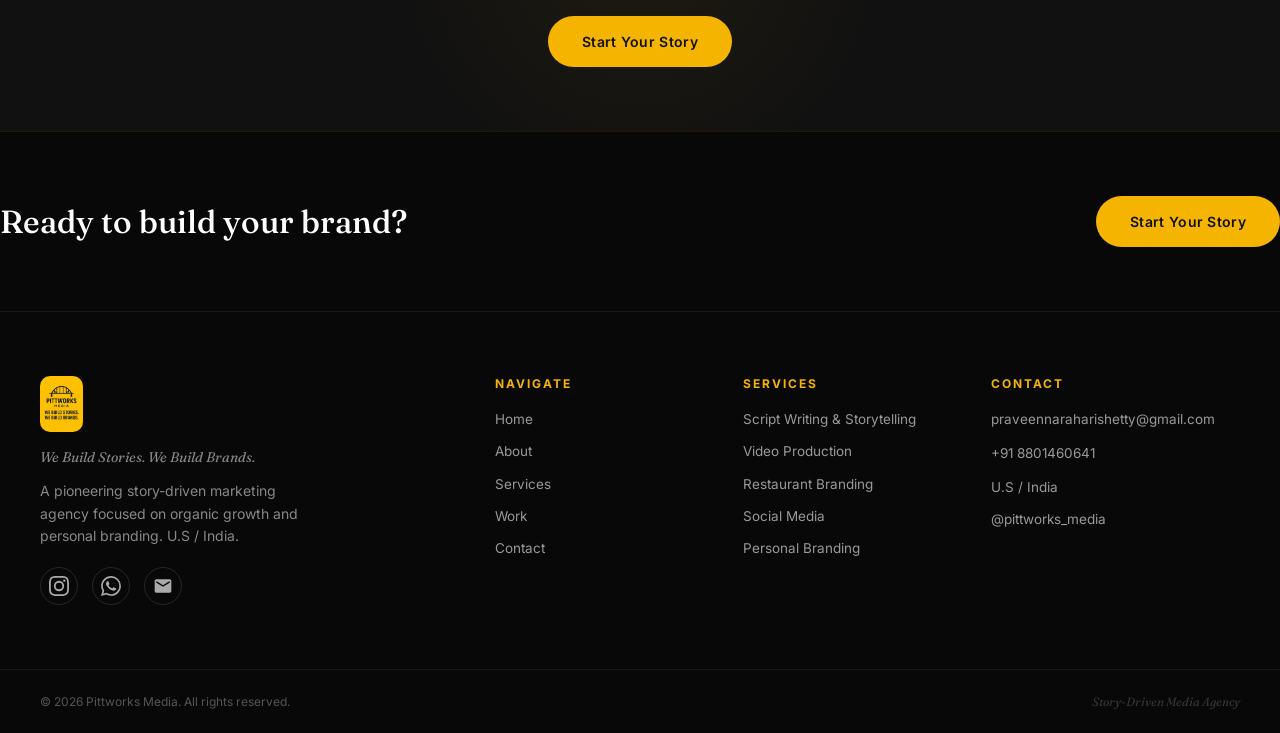
==== commit 2092f45d: "Premium footer - CTA row, social icons, services col, contact details, credit line" ====
--- a/about.html
+++ b/about.html
@@ -98,15 +98,15 @@
             <div class="founder-milestone reveal-up">
               <span class="founder-year">2015</span>
               <div class="founder-detail">
-                <h4>🇺🇸 Masters in USA</h4>
-                <p>Completed Masters in Requirement Gathering & Project Management in the United States — learning world-class systems thinking and strategic execution.</p>
+                <h4>📸 Bachelors in Photography</h4>
+                <p>Earned a Bachelor's degree in Photography from FrameBox, Pune, Maharashtra — mastering visual storytelling, composition, and cinematic craft.</p>
               </div>
             </div>
             <div class="founder-milestone reveal-up" style="--d:0.1s">
-              <span class="founder-year">Photography</span>
+              <span class="founder-year">2021</span>
               <div class="founder-detail">
-                <h4>📸 Bachelors in Photography</h4>
-                <p>Earned a Bachelor's degree in Photography from FrameBox, Pune, Maharashtra — mastering visual storytelling, composition, and cinematic craft.</p>
+                <h4>🇺🇸 Masters in USA</h4>
+                <p>Completed Masters in Requirement Gathering & Project Management in the United States — learning world-class systems thinking and strategic execution.</p>
               </div>
             </div>
             <div class="founder-milestone reveal-up" style="--d:0.2s">
@@ -199,16 +199,60 @@
 
 <!-- FOOTER -->
 <footer class="footer">
+  <div class="container footer-top">
+    <div class="footer-cta-row">
+      <h3>Ready to build your brand?</h3>
+      <a href="contact.html" class="btn btn-gold magnetic"><span>Start Your Story</span></a>
+    </div>
+  </div>
   <div class="container footer-grid">
     <div class="footer-brand">
-      <picture><source srcset="assets/images/logo.webp" type="image/webp"><img src="assets/images/logo.png" alt="Pittworks Media" class="footer-logo"></picture>
-      <p>We Build Stories. We Build Brands.</p>
-    </div>
-    <div class="footer-col"><h4>Navigate</h4><a href="index.html">Home</a><a href="about.html">About</a><a href="services.html">Services</a><a href="work.html">Work</a><a href="contact.html">Contact</a></div>
-    <div class="footer-col"><h4>Connect</h4><a href="https://www.instagram.com/pittworks_media" target="_blank" rel="noopener">Instagram</a><a href="https://wa.me/918801460641?text=Hi%20Pittworks%20Media%2C%20I%27m%20interested%20in%20your%20services.%20Let%27s%20connect!" target="_blank" rel="noopener">WhatsApp</a><a href="mailto:praveennaraharishetty@gmail.com">Email</a></div>
-    <div class="footer-col"><h4>Location</h4><p>U.S / India</p></div>
-  </div>
-  <div class="container footer-bottom"><p>&copy; 2026 Pittworks Media. All rights reserved.</p></div>
+      <picture>
+        <source srcset="assets/images/logo.webp" type="image/webp">
+        <img src="assets/images/logo.png" alt="Pittworks Media" class="footer-logo">
+      </picture>
+      <p class="footer-tagline">We Build Stories. We Build Brands.</p>
+      <p class="footer-desc">A pioneering story-driven marketing agency focused on organic growth and personal branding. U.S / India.</p>
+      <div class="footer-socials">
+        <a href="https://www.instagram.com/pittworks_media" target="_blank" rel="noopener" aria-label="Instagram">
+          <svg width="20" height="20" viewBox="0 0 24 24" fill="currentColor"><path d="M12 2.163c3.204 0 3.584.012 4.85.07 3.252.148 4.771 1.691 4.919 4.919.058 1.265.069 1.645.069 4.849 0 3.205-.012 3.584-.069 4.849-.149 3.225-1.664 4.771-4.919 4.919-1.266.058-1.644.07-4.85.07-3.204 0-3.584-.012-4.849-.07-3.26-.149-4.771-1.699-4.919-4.92-.058-1.265-.07-1.644-.07-4.849 0-3.204.013-3.583.07-4.849.149-3.227 1.664-4.771 4.919-4.919 1.266-.057 1.645-.069 4.849-.069zM12 0C8.741 0 8.333.014 7.053.072 2.695.272.273 2.69.073 7.052.014 8.333 0 8.741 0 12c0 3.259.014 3.668.072 4.948.2 4.358 2.618 6.78 6.98 6.98C8.333 23.986 8.741 24 12 24c3.259 0 3.668-.014 4.948-.072 4.354-.2 6.782-2.618 6.979-6.98.059-1.28.073-1.689.073-4.948 0-3.259-.014-3.667-.072-4.947-.196-4.354-2.617-6.78-6.979-6.98C15.668.014 15.259 0 12 0zm0 5.838a6.162 6.162 0 100 12.324 6.162 6.162 0 000-12.324zM12 16a4 4 0 110-8 4 4 0 010 8zm6.406-11.845a1.44 1.44 0 100 2.881 1.44 1.44 0 000-2.881z"/></svg>
+        </a>
+        <a href="https://wa.me/918801460641?text=Hi%20Pittworks%20Media%2C%20I%27m%20interested%20in%20your%20services.%20Let%27s%20connect!" target="_blank" rel="noopener" aria-label="WhatsApp">
+          <svg width="20" height="20" viewBox="0 0 24 24" fill="currentColor"><path d="M17.472 14.382c-.297-.149-1.758-.867-2.03-.967-.273-.099-.471-.148-.67.15-.197.297-.767.966-.94 1.164-.173.199-.347.223-.644.075-.297-.15-1.255-.463-2.39-1.475-.883-.788-1.48-1.761-1.653-2.059-.173-.297-.018-.458.13-.606.134-.133.298-.347.446-.52.149-.174.198-.298.298-.497.099-.198.05-.371-.025-.52-.075-.149-.669-1.612-.916-2.207-.242-.579-.487-.5-.669-.51-.173-.008-.371-.01-.57-.01-.198 0-.52.074-.792.372-.272.297-1.04 1.016-1.04 2.479 0 1.462 1.065 2.875 1.213 3.074.149.198 2.096 3.2 5.077 4.487.709.306 1.262.489 1.694.625.712.227 1.36.195 1.871.118.571-.085 1.758-.719 2.006-1.413.248-.694.248-1.289.173-1.413-.074-.124-.272-.198-.57-.347m-5.421 7.403h-.004a9.87 9.87 0 01-5.031-1.378l-.361-.214-3.741.982.998-3.648-.235-.374a9.86 9.86 0 01-1.51-5.26c.001-5.45 4.436-9.884 9.888-9.884 2.64 0 5.122 1.03 6.988 2.898a9.825 9.825 0 012.893 6.994c-.003 5.45-4.437 9.884-9.885 9.884m8.413-18.297A11.815 11.815 0 0012.05 0C5.495 0 .16 5.335.157 11.892c0 2.096.547 4.142 1.588 5.945L.057 24l6.305-1.654a11.882 11.882 0 005.683 1.448h.005c6.554 0 11.89-5.335 11.893-11.893a11.821 11.821 0 00-3.48-8.413z"/></svg>
+        </a>
+        <a href="mailto:praveennaraharishetty@gmail.com" aria-label="Email">
+          <svg width="20" height="20" viewBox="0 0 24 24" fill="currentColor"><path d="M20 4H4c-1.1 0-2 .9-2 2v12c0 1.1.9 2 2 2h16c1.1 0 2-.9 2-2V6c0-1.1-.9-2-2-2zm0 4l-8 5-8-5V6l8 5 8-5v2z"/></svg>
+        </a>
+      </div>
+    </div>
+    <div class="footer-col">
+      <h4>Navigate</h4>
+      <a href="index.html">Home</a>
+      <a href="about.html">About</a>
+      <a href="services.html">Services</a>
+      <a href="work.html">Work</a>
+      <a href="contact.html">Contact</a>
+    </div>
+    <div class="footer-col">
+      <h4>Services</h4>
+      <a href="services.html">Script Writing & Storytelling</a>
+      <a href="services.html">Video Production</a>
+      <a href="services.html">Restaurant Branding</a>
+      <a href="services.html">Social Media</a>
+      <a href="services.html">Personal Branding</a>
+    </div>
+    <div class="footer-col">
+      <h4>Contact</h4>
+      <p>praveennaraharishetty@gmail.com</p>
+      <p>+91 8801460641</p>
+      <p>U.S / India</p>
+      <a href="https://www.instagram.com/pittworks_media" target="_blank" rel="noopener">@pittworks_media</a>
+    </div>
+  </div>
+  <div class="container footer-bottom">
+    <p>&copy; 2026 Pittworks Media. All rights reserved.</p>
+    <p class="footer-credit">Story-Driven Media Agency</p>
+  </div>
 </footer>
 
 <button class="to-top" id="toTop" aria-label="Back to top">&uarr;</button>
--- a/css/style.css
+++ b/css/style.css
@@ -189,9 +189,9 @@
 /* ============================================
    ABOUT
    ============================================ */
-.about{ background: var(--black); }
-.about-lede{ max-width: 620px; color: #b8b8b8; font-size:17px; line-height:1.7; margin-bottom: var(--space-5); }
-.about-grid{ display:grid; grid-template-columns: repeat(4,1fr); gap: var(--space-3); }
+.about{ background: var(--black); padding: var(--space-5) 0; }
+.about-lede{ max-width: 620px; color: #b8b8b8; font-size:17px; line-height:1.7; margin-bottom: var(--space-3); }
+.about-grid{ display:grid; grid-template-columns: repeat(4,1fr); gap: var(--space-3); margin-top: var(--space-3); }
 .about-card{ background: var(--black-2); border:1px solid rgba(255,255,255,.06); border-radius: var(--radius); padding: var(--space-4); transition: transform .4s var(--ease), border-color .4s ease; }
 .about-card:hover{ transform: translateY(-8px); border-color: rgba(244,180,0,.4); }
 .about-num{ display:block; font-family: var(--font-serif); font-style:italic; color: var(--gold); font-size: 22px; margin-bottom: 14px; }
@@ -332,19 +332,28 @@
 .cta-banner .btn{ margin: 0 auto; }
 
 /* ============================================
-   FOOTER
-   ============================================ */
-.footer{ background: #0b0b0b; padding: var(--space-6) 0 var(--space-3); border-top: 1px solid rgba(255,255,255,.06); }
-.footer-grid{ display:grid; grid-template-columns: 2fr 1fr 1fr 1fr; gap: var(--space-4); margin-bottom: var(--space-5); }
-.footer-logo{ height: 64px; width:auto; border-radius:10px; margin-bottom: 14px; }
-.footer-brand p{ color:#888; font-size:14px; max-width: 240px; }
-.footer-col h4{ font-size: 13px; letter-spacing:1.5px; color: var(--gold); margin: 0 0 16px; }
-.footer-col a, .footer-col p{ display:block; color:#aaa; font-size:14.5px; margin-bottom: 12px; transition: color .25s ease; }
+   FOOTER — Premium
+   ============================================ */
+.footer{ background: #080808; padding: 0 0 var(--space-3); border-top: 1px solid rgba(244,180,0,.1); }
+.footer-top{ padding: var(--space-5) 0; border-bottom: 1px solid rgba(255,255,255,.06); margin-bottom: var(--space-5); }
+.footer-cta-row{ display:flex; align-items:center; justify-content:space-between; gap: var(--space-3); flex-wrap:wrap; }
+.footer-cta-row h3{ font-family: var(--font-serif); font-weight:500; font-size: clamp(22px, 3vw, 32px); color: var(--white); margin:0; }
+.footer-grid{ display:grid; grid-template-columns: 2fr 1fr 1fr 1.2fr; gap: var(--space-4); margin-bottom: var(--space-5); }
+.footer-logo{ height: 56px; width:auto; border-radius:10px; margin-bottom: 16px; }
+.footer-tagline{ color: var(--gold); font-family: var(--font-serif); font-style:italic; font-size:15px; margin-bottom: 8px; }
+.footer-desc{ color:#777; font-size:13.5px; line-height:1.6; max-width: 280px; margin-bottom: 20px; }
+.footer-socials{ display:flex; gap: 14px; }
+.footer-socials a{ width:38px; height:38px; border-radius:50%; border:1px solid rgba(255,255,255,.12); display:flex; align-items:center; justify-content:center; color:#aaa; transition: all .3s ease; }
+.footer-socials a:hover{ border-color: var(--gold); color: var(--gold); background: rgba(244,180,0,.08); transform: translateY(-2px); }
+.footer-brand p{ color:#888; font-size:14px; max-width: 280px; }
+.footer-col h4{ font-size: 12px; letter-spacing:2px; color: var(--gold); margin: 0 0 18px; text-transform:uppercase; }
+.footer-col a, .footer-col p{ display:block; color:#999; font-size:13.5px; margin-bottom: 12px; transition: color .25s ease; line-height:1.5; }
 .footer-col a:hover{ color: var(--gold); }
-.footer-bottom{ border-top:1px solid rgba(255,255,255,.06); padding-top: var(--space-3); }
-.footer-bottom p{ color:#666; font-size:13px; margin:0; }
-@media (max-width: 760px){ .footer-grid{ grid-template-columns: 1fr 1fr; } }
-@media (max-width: 500px){ .footer-grid{ grid-template-columns: 1fr; } }
+.footer-bottom{ border-top:1px solid rgba(255,255,255,.06); padding-top: var(--space-3); display:flex; align-items:center; justify-content:space-between; }
+.footer-bottom p{ color:#555; font-size:12px; margin:0; }
+.footer-credit{ color: var(--gold); opacity:.6; font-style:italic; font-family: var(--font-serif); }
+@media (max-width: 760px){ .footer-grid{ grid-template-columns: 1fr 1fr; } .footer-cta-row{ flex-direction:column; text-align:center; } }
+@media (max-width: 500px){ .footer-grid{ grid-template-columns: 1fr; } .footer-bottom{ flex-direction:column; gap:8px; text-align:center; } }
 
 /* ============================================
    BACK TO TOP
@@ -670,7 +679,7 @@
    PAGE HEADER (for sub-pages)
    ============================================ */
 .page-header {
-  padding: 180px 0 var(--space-5);
+  padding: 160px 0 var(--space-4);
   background: var(--black);
 }
 .page-header .section-title {
@@ -983,7 +992,7 @@
 /* ============================================
    FOUNDER STORY
    ============================================ */
-.founder { background: var(--black); }
+.founder { background: var(--black); padding: var(--space-5) 0 var(--space-4); }
 .founder-content { max-width: 800px; }
 .founder-timeline { margin-top: var(--space-4); }
 .founder-milestone {
@@ -1017,7 +1026,7 @@
 /* ============================================
    FLOATING CLIENT BRAND ICONS
    ============================================ */
-.clients-float { background: linear-gradient(180deg, #111111, #0d0d0b); padding: var(--space-6) 0; }
+.clients-float { background: linear-gradient(180deg, #111111, #0d0d0b); padding: var(--space-5) 0 var(--space-4); }
 .floating-brands {
   display: flex;
   flex-wrap: wrap;
